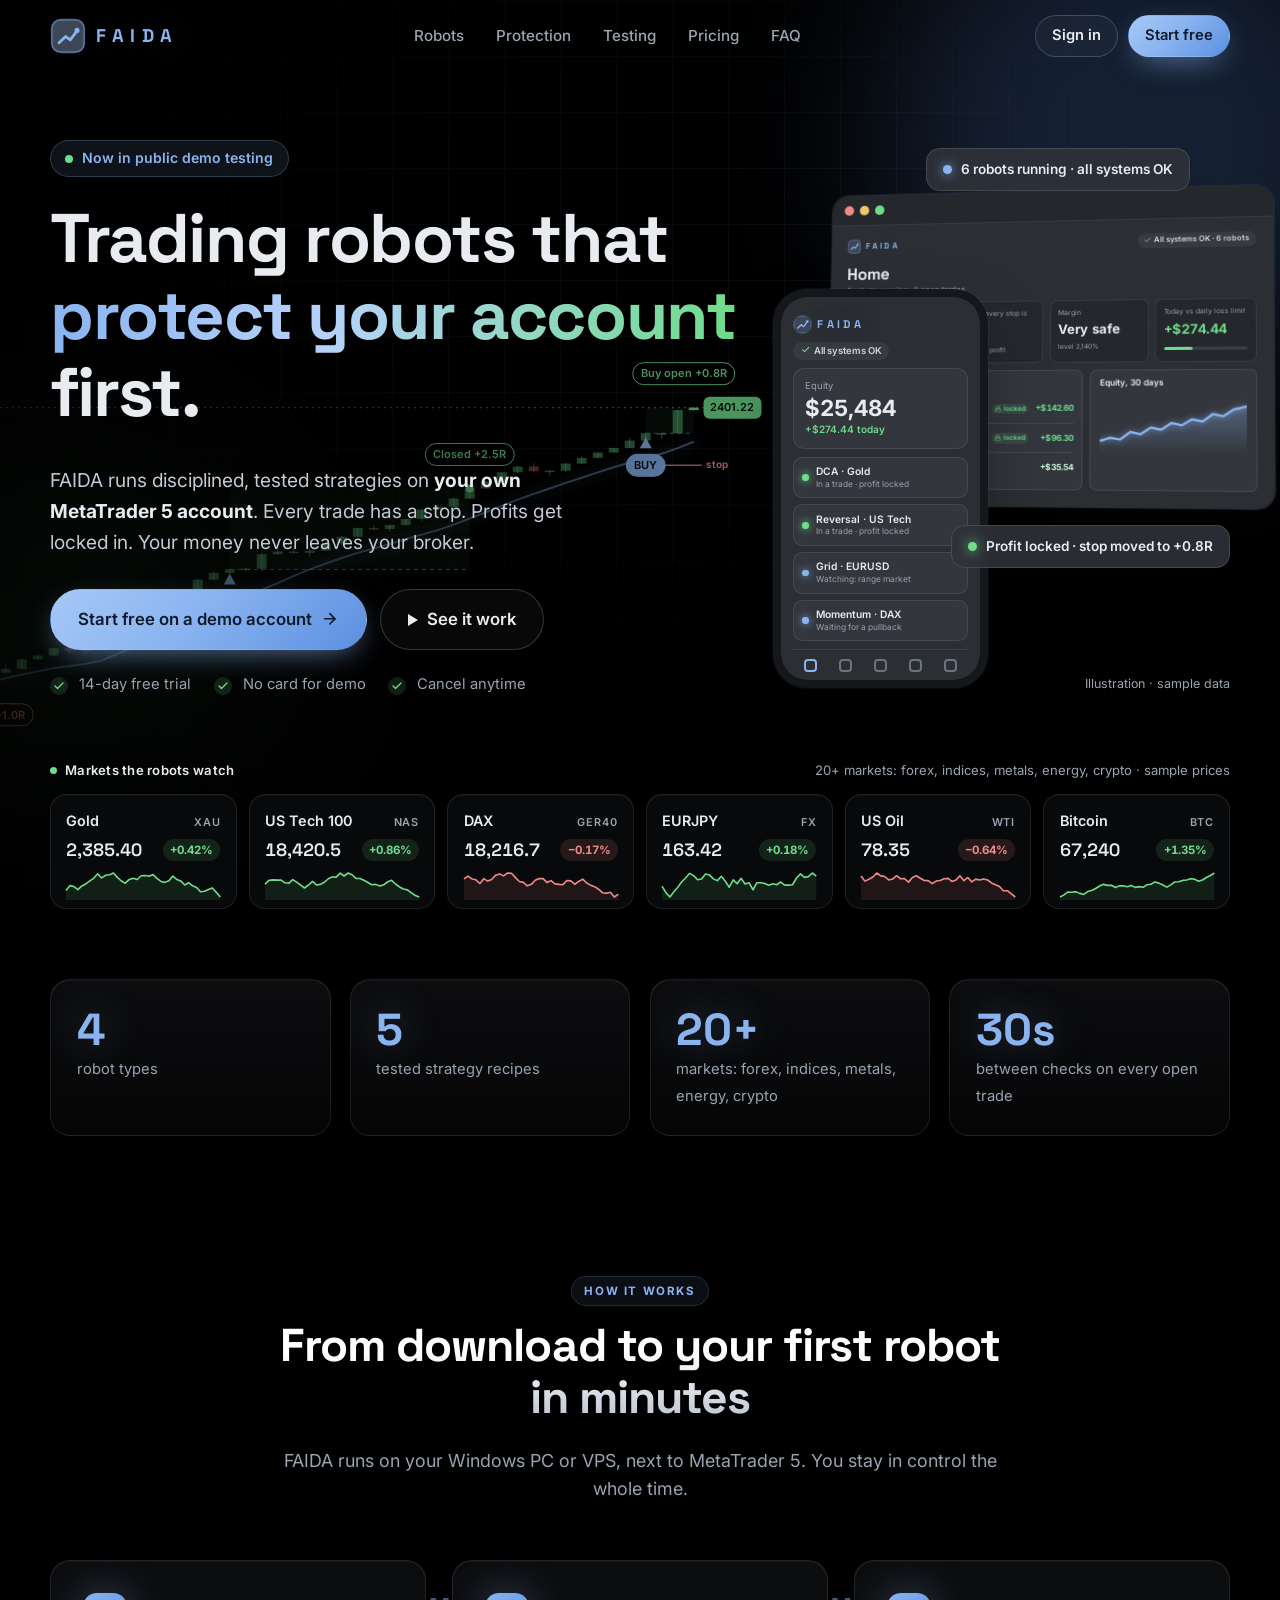
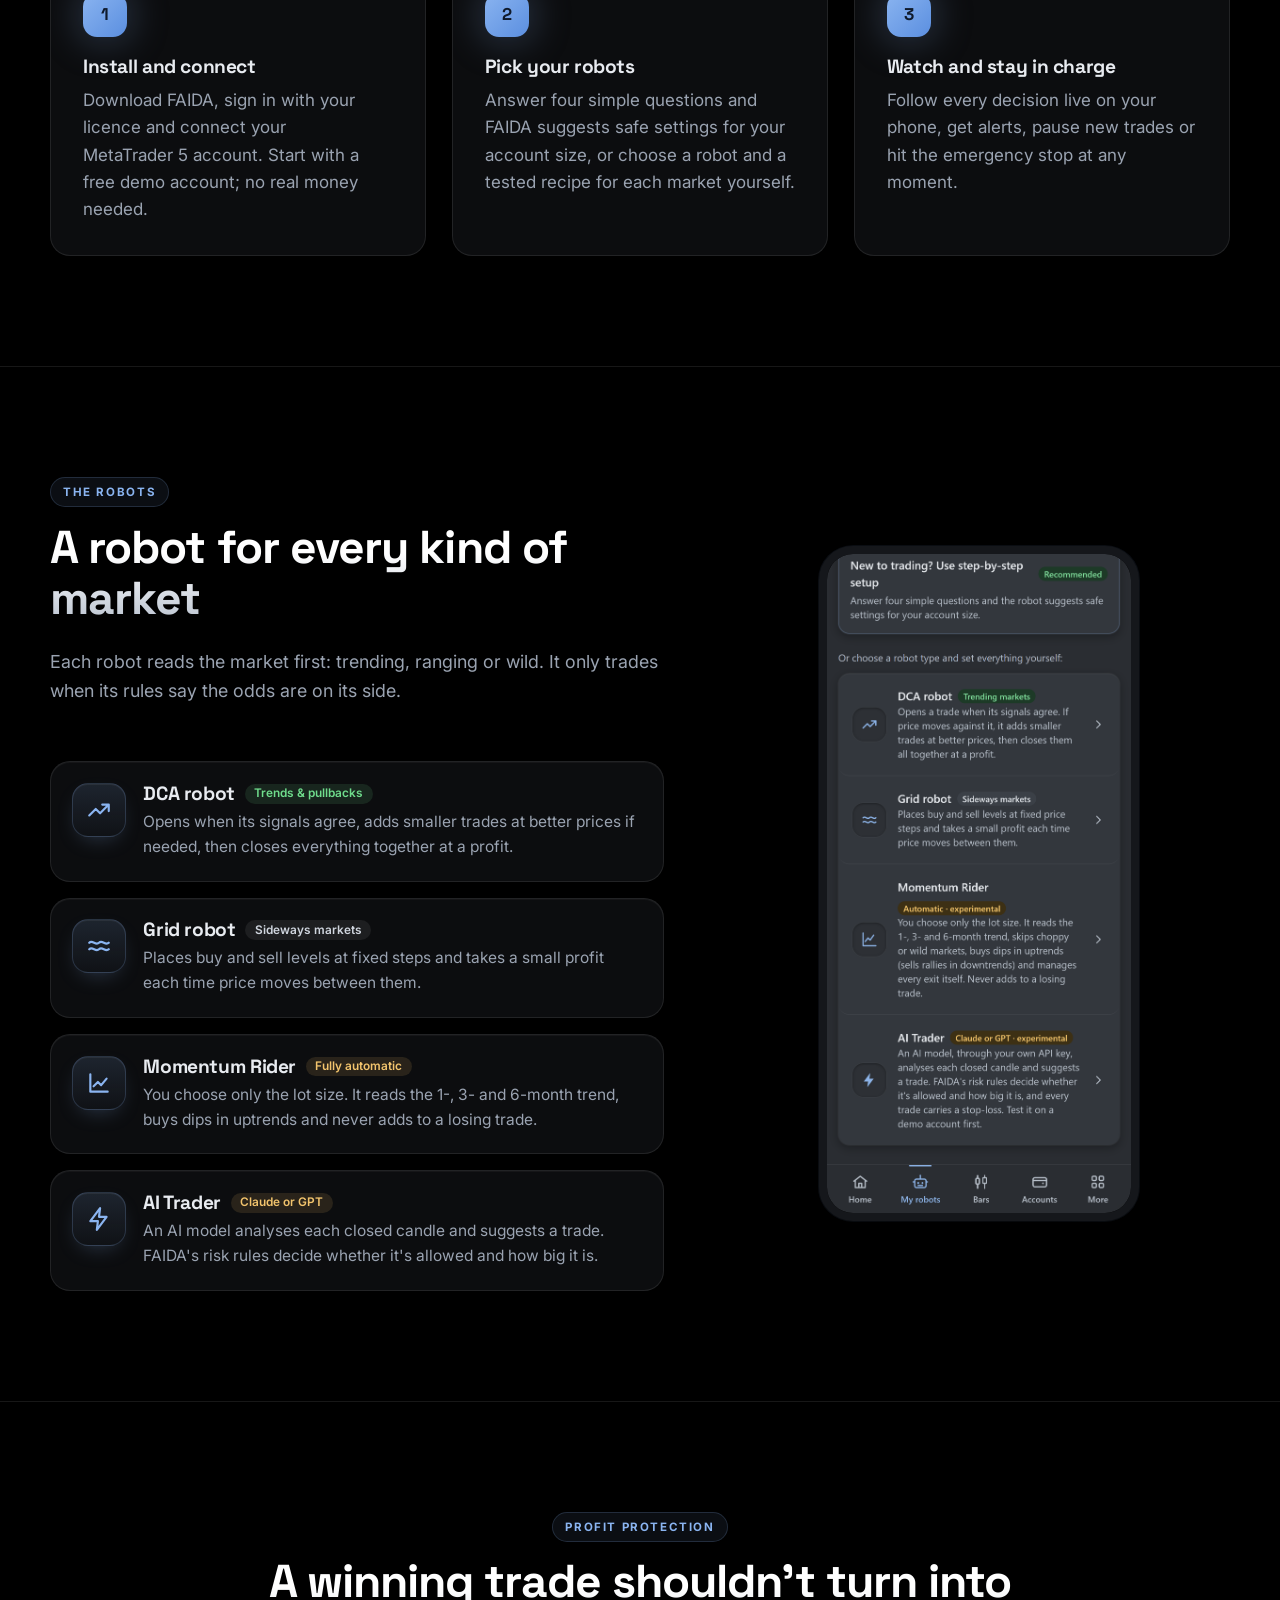
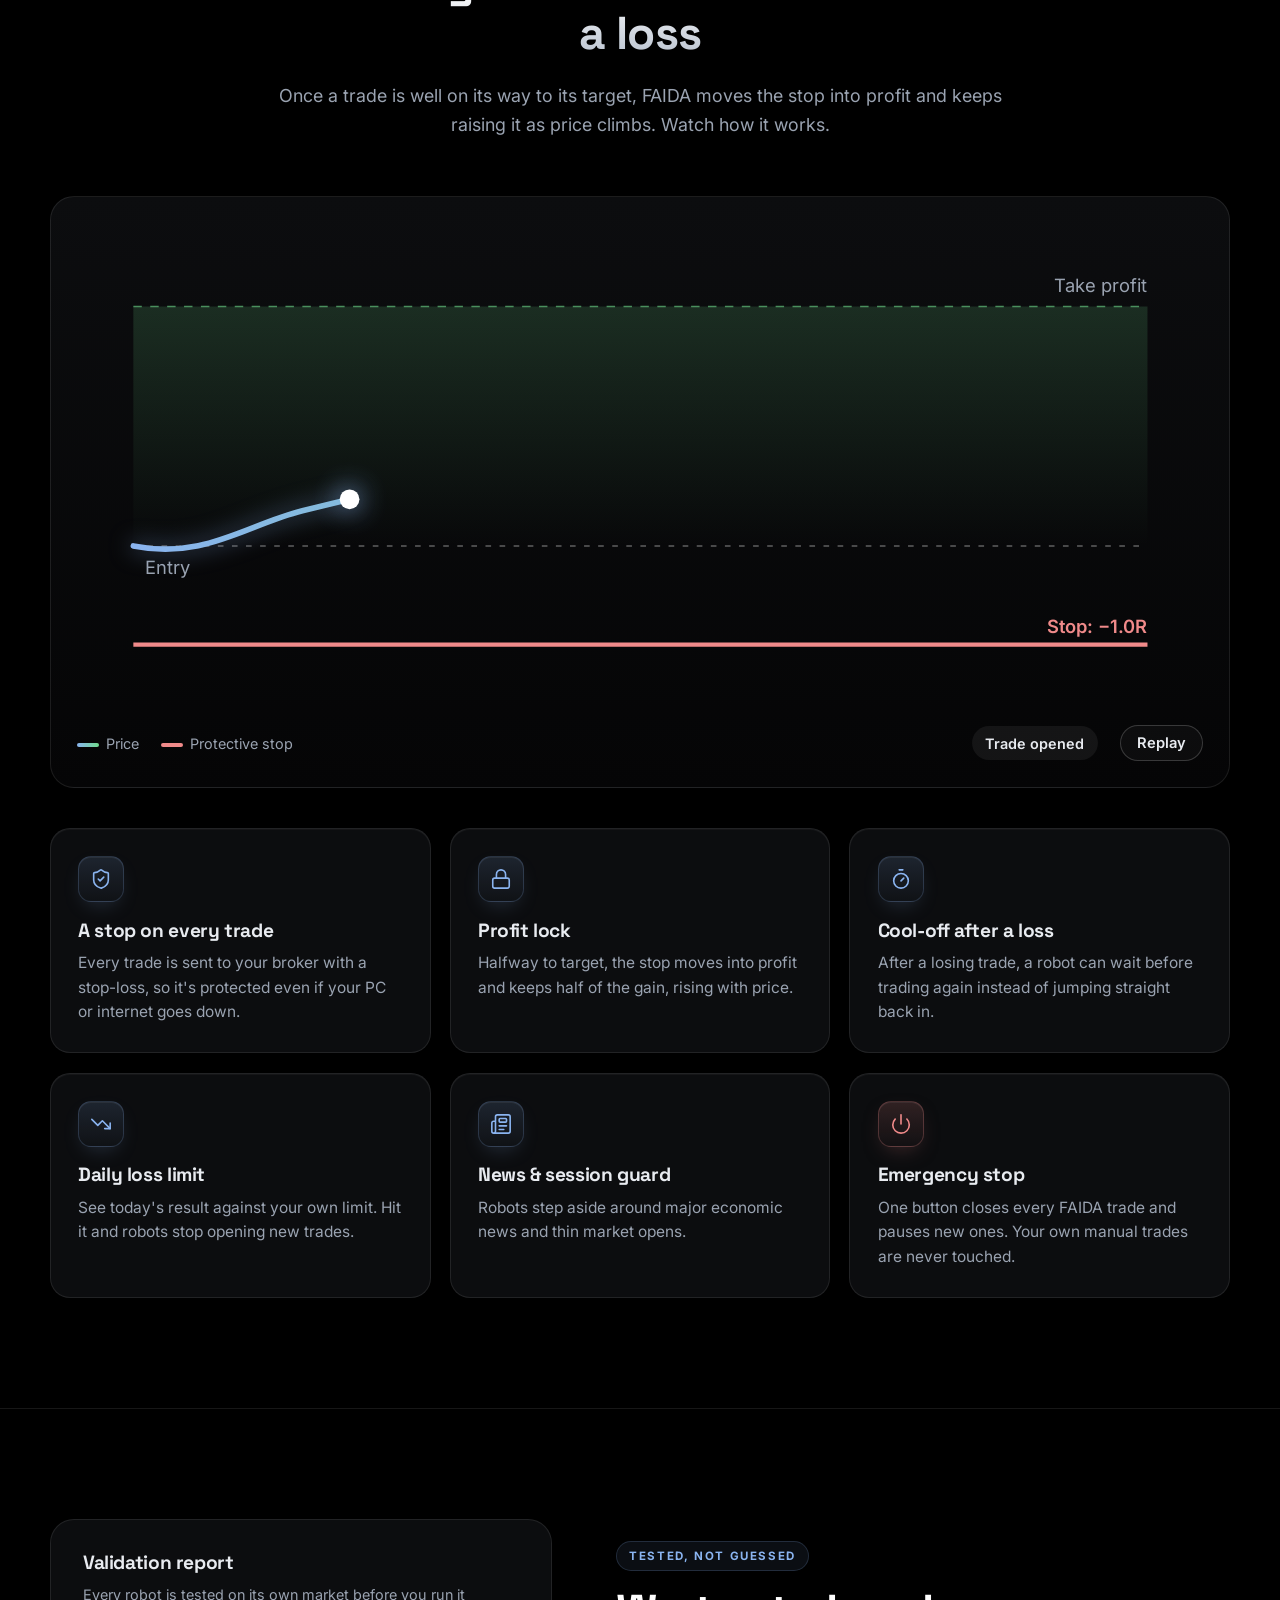
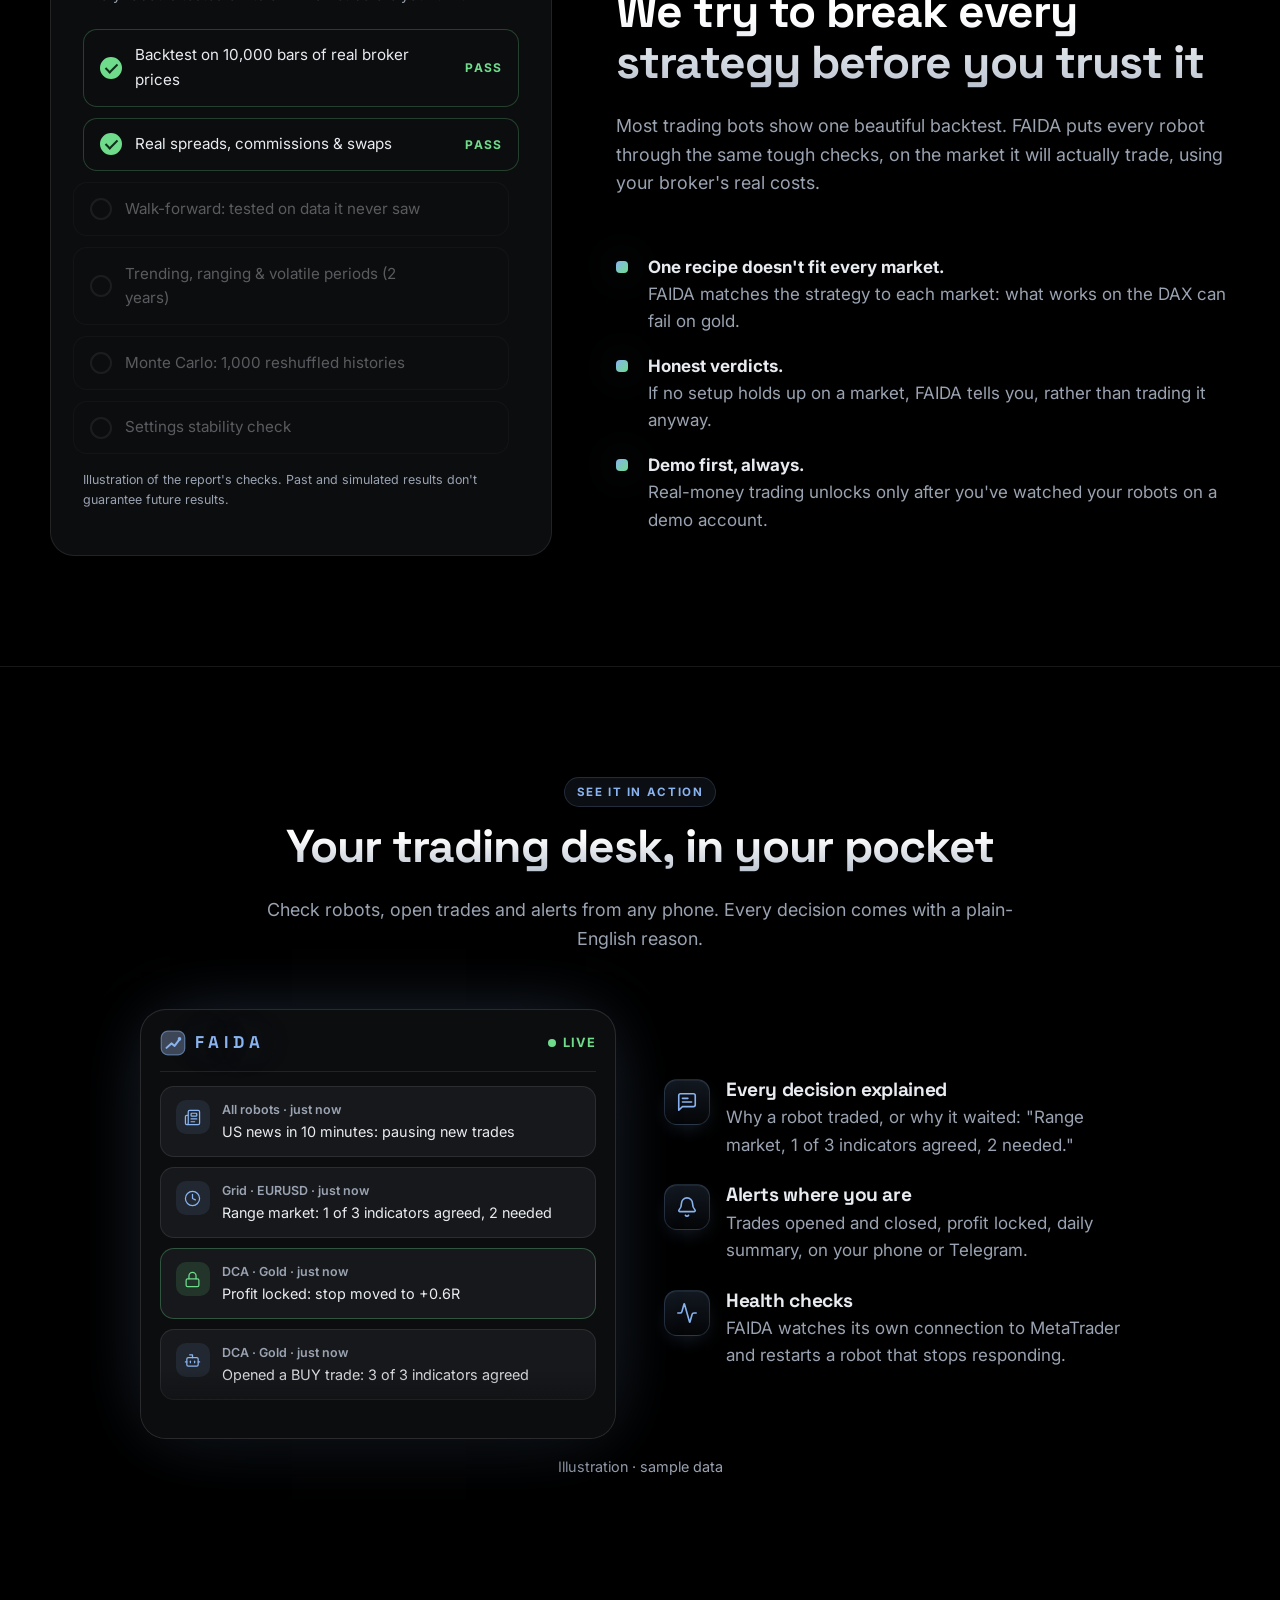
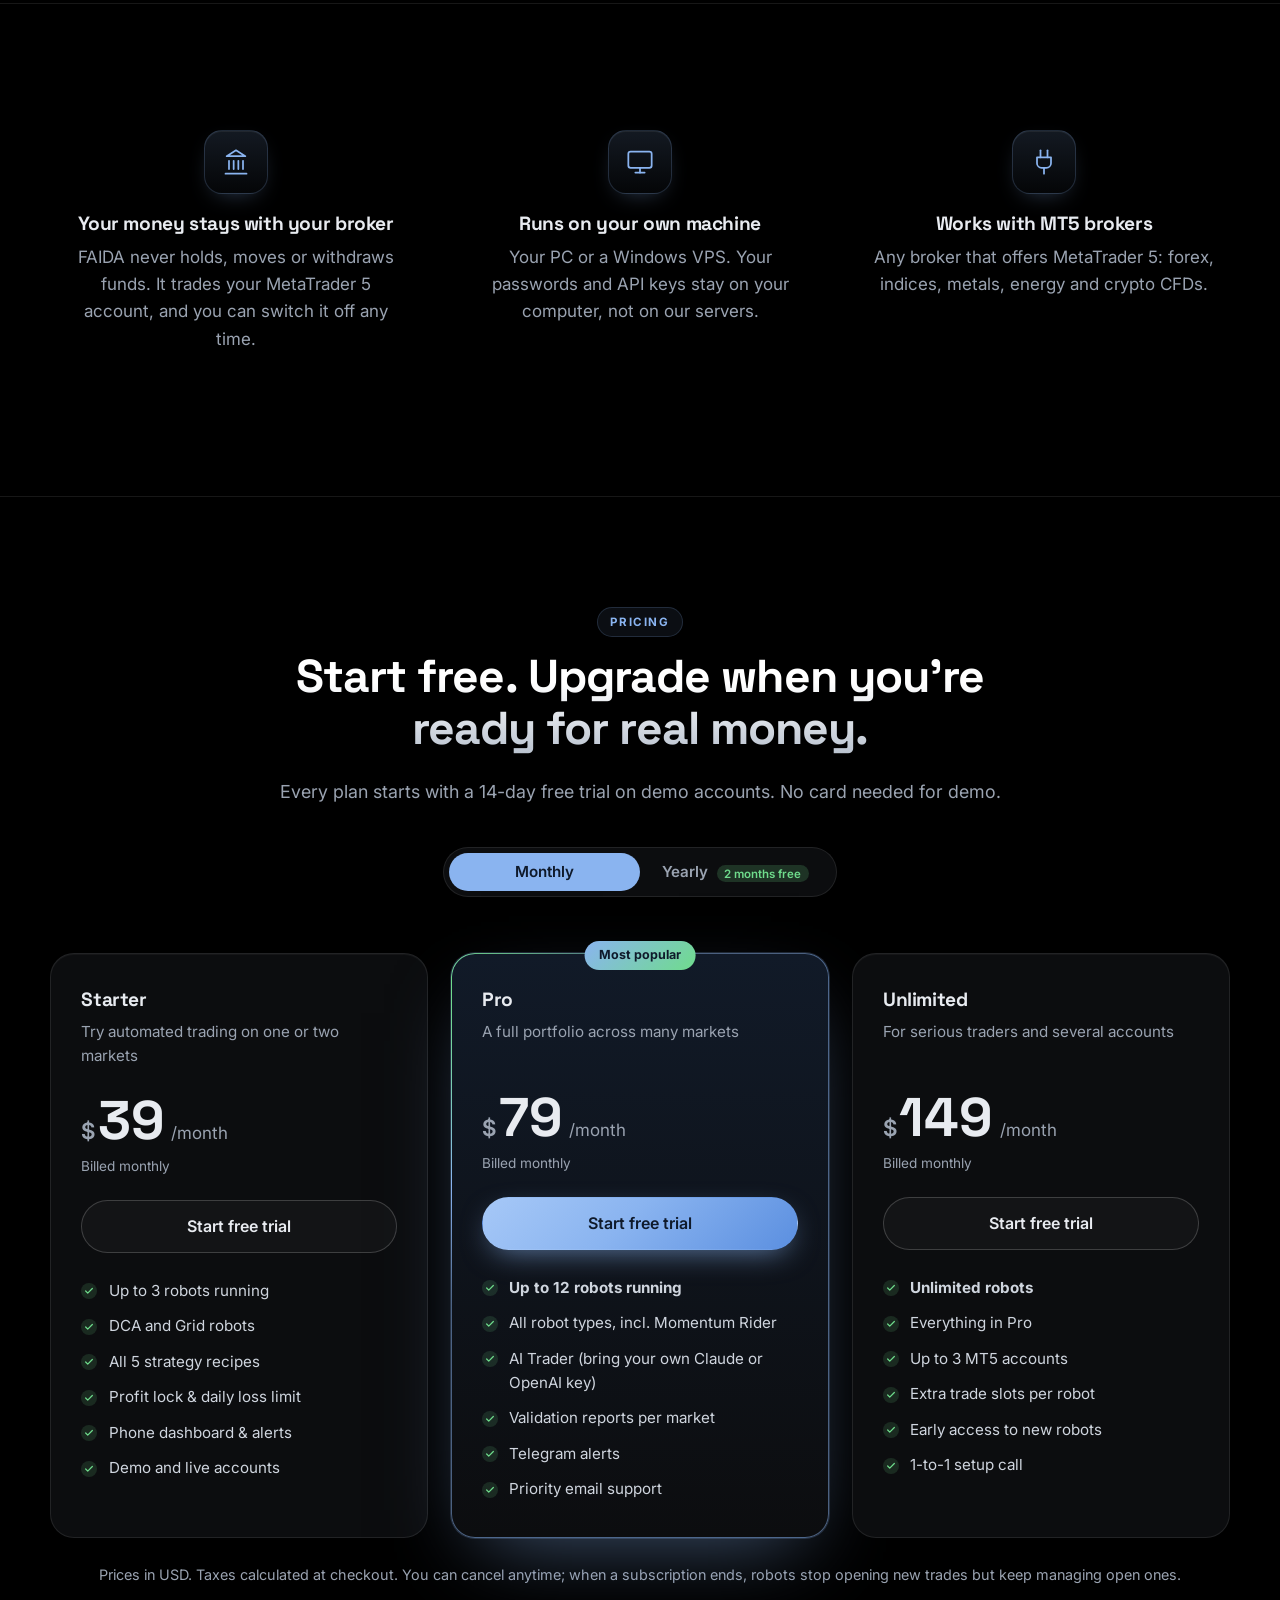
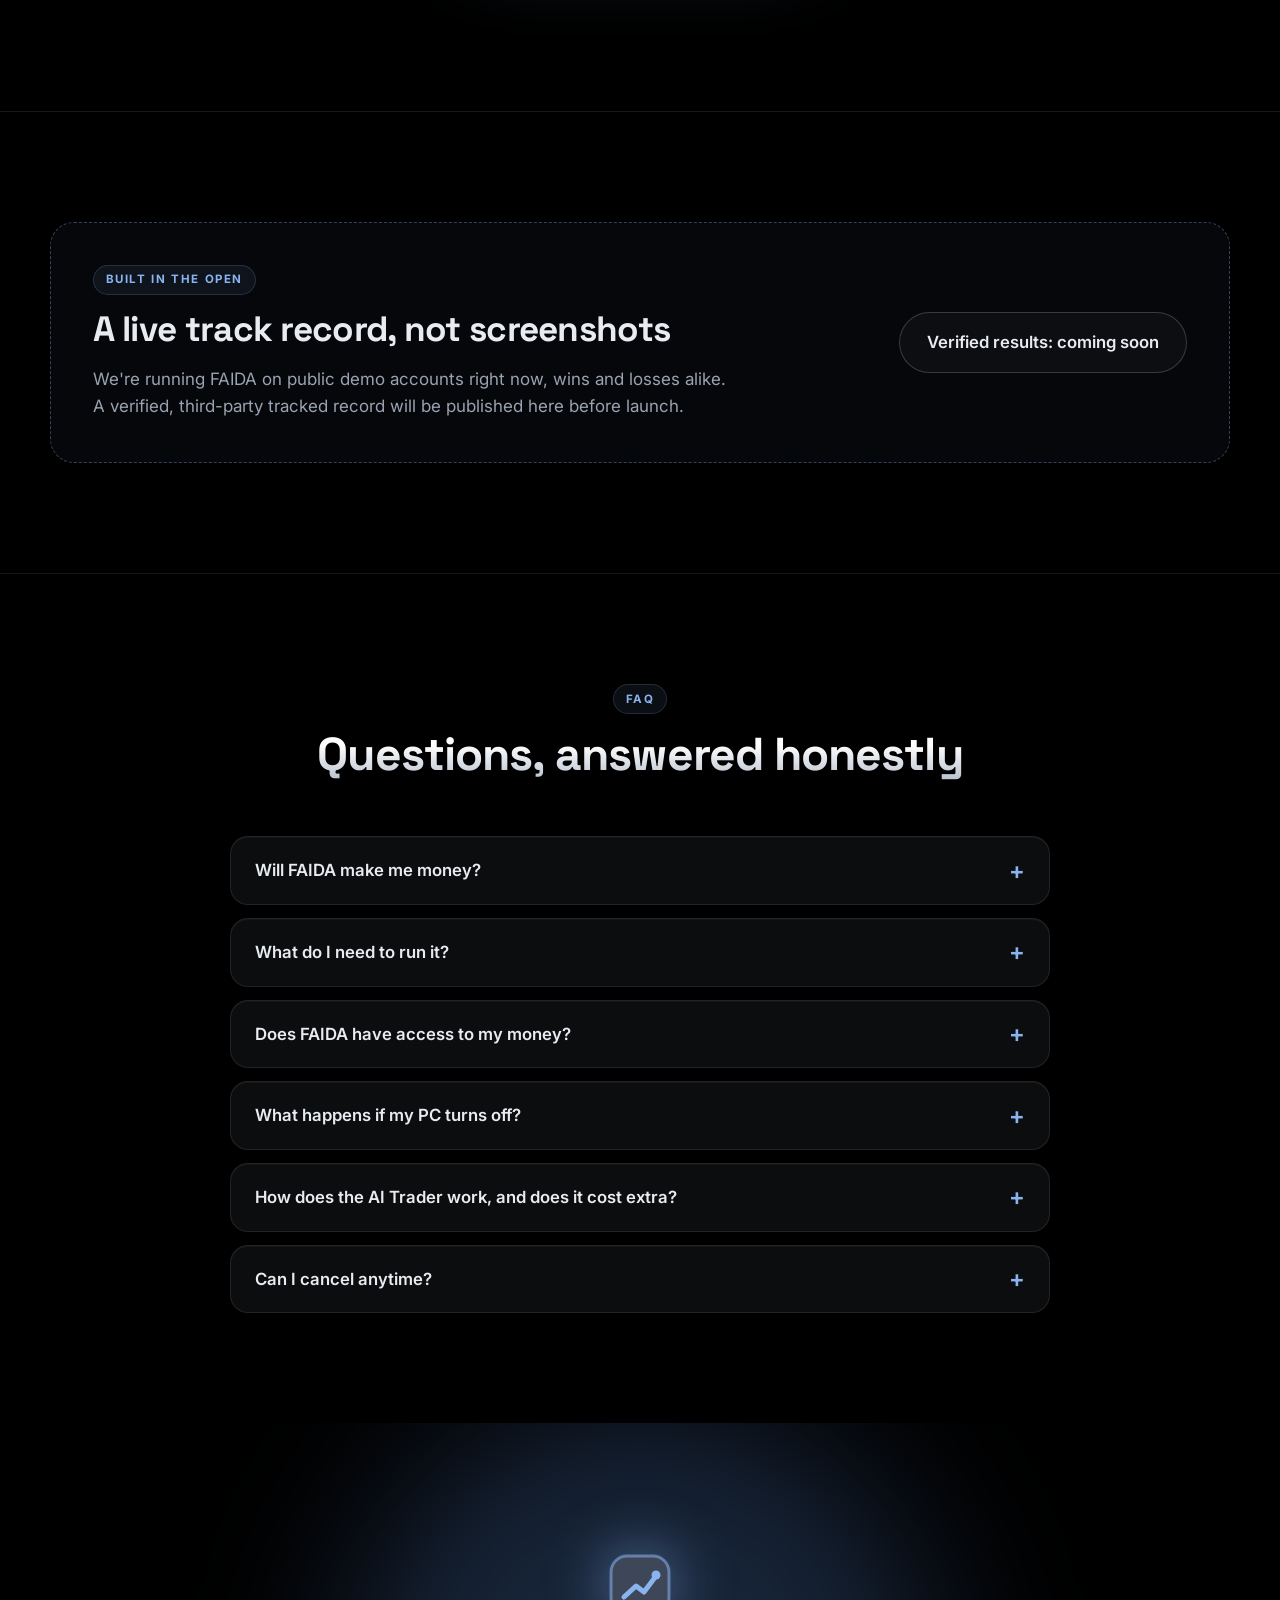
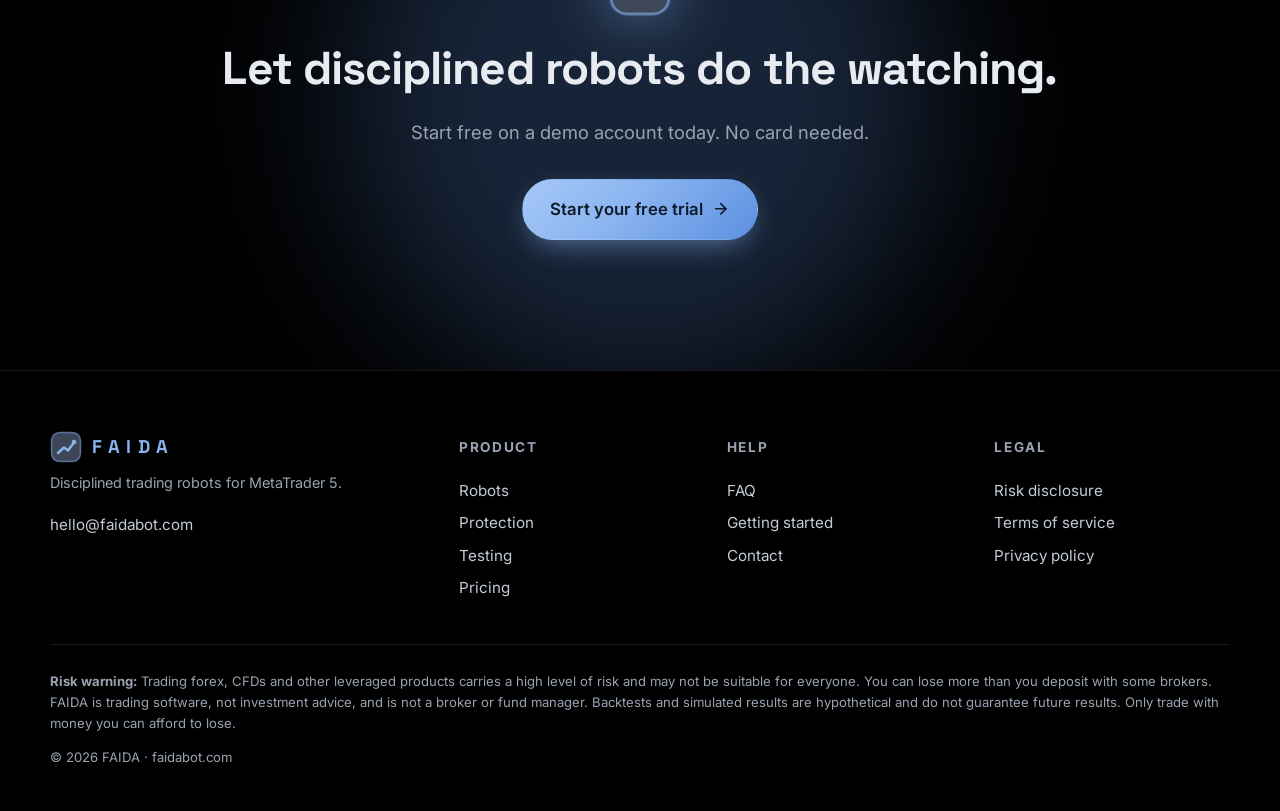
==== index.html @ 6c765ec0 "FAIDA website: true-black theme, line icons, live hero chart and markets strip - Fix mobile menu sho" ====
<!doctype html>
<html lang="en">
<head>
  <meta charset="utf-8">
  <meta name="viewport" content="width=device-width, initial-scale=1">
  <title>FAIDA · Trading robots that protect your account first</title>
  <meta name="description" content="FAIDA runs disciplined trading robots on your own MetaTrader 5 account. Tested strategies, profit protection on every trade, and your money never leaves your broker. Start free on a demo account.">
  <meta property="og:title" content="FAIDA · Trading robots that protect your account first">
  <meta property="og:description" content="Disciplined trading robots for MetaTrader 5. Start free on a demo account.">
  <meta property="og:image" content="assets/logo.svg">
  <link rel="icon" href="assets/logo.svg" type="image/svg+xml">
  <link rel="preconnect" href="https://fonts.googleapis.com">
  <link rel="preconnect" href="https://fonts.gstatic.com" crossorigin>
  <link href="https://fonts.googleapis.com/css2?family=Inter:wght@400;500;600;700&family=Space+Grotesk:wght@500;600;700&display=swap" rel="stylesheet">
  <link rel="stylesheet" href="styles.css">
</head>
<body>
  <!-- Icon set: 24px line icons (Lucide-style), used via <svg class="i"><use href="#i-name"/></svg> -->
  <svg width="0" height="0" style="position:absolute" aria-hidden="true">
    <symbol id="i-shield" viewBox="0 0 24 24"><path d="M20 13c0 5-3.5 7.5-7.66 8.95a1 1 0 0 1-.67-.01C7.5 20.5 4 18 4 13V6a1 1 0 0 1 1-1c2 0 4.5-1.2 6.24-2.72a1.17 1.17 0 0 1 1.52 0C14.51 3.81 17 5 19 5a1 1 0 0 1 1 1z"/><path d="m9 12 2 2 4-4"/></symbol>
    <symbol id="i-lock" viewBox="0 0 24 24"><rect x="3" y="11" width="18" height="11" rx="2"/><path d="M7 11V7a5 5 0 0 1 10 0v4"/></symbol>
    <symbol id="i-timer" viewBox="0 0 24 24"><path d="M10 2h4"/><path d="m12 14 3-3"/><circle cx="12" cy="14" r="8"/></symbol>
    <symbol id="i-trend-down" viewBox="0 0 24 24"><path d="M16 17h6v-6"/><path d="m22 17-8.5-8.5-5 5L2 7"/></symbol>
    <symbol id="i-trend-up" viewBox="0 0 24 24"><path d="M16 7h6v6"/><path d="m22 7-8.5 8.5-5-5L2 17"/></symbol>
    <symbol id="i-news" viewBox="0 0 24 24"><path d="M15 18h-5"/><path d="M18 14h-8"/><path d="M4 22h16a2 2 0 0 0 2-2V4a2 2 0 0 0-2-2H8a2 2 0 0 0-2 2v16a2 2 0 0 1-4 0v-9a2 2 0 0 1 2-2h2"/><rect width="8" height="4" x="10" y="6" rx="1"/></symbol>
    <symbol id="i-power" viewBox="0 0 24 24"><path d="M12 2v10"/><path d="M18.4 6.6a9 9 0 1 1-12.77.04"/></symbol>
    <symbol id="i-message" viewBox="0 0 24 24"><path d="M21 15a2 2 0 0 1-2 2H7l-4 4V5a2 2 0 0 1 2-2h14a2 2 0 0 1 2 2z"/><path d="M13 8H7"/><path d="M17 12H7"/></symbol>
    <symbol id="i-bell" viewBox="0 0 24 24"><path d="M10.27 21a2 2 0 0 0 3.46 0"/><path d="M3.26 15.33A1 1 0 0 0 4 17h16a1 1 0 0 0 .74-1.67C19.41 13.96 18 12.5 18 8A6 6 0 0 0 6 8c0 4.5-1.41 5.96-2.74 7.33"/></symbol>
    <symbol id="i-pulse" viewBox="0 0 24 24"><path d="M22 12h-2.48a2 2 0 0 0-1.93 1.46l-2.35 8.36a.25.25 0 0 1-.48 0L9.24 2.18a.25.25 0 0 0-.48 0l-2.35 8.36A2 2 0 0 1 4.49 12H2"/></symbol>
    <symbol id="i-bank" viewBox="0 0 24 24"><path d="M3 22h18"/><path d="M6 18v-7"/><path d="M10 18v-7"/><path d="M14 18v-7"/><path d="M18 18v-7"/><path d="M12 2 20 7H4z"/></symbol>
    <symbol id="i-monitor" viewBox="0 0 24 24"><rect width="20" height="14" x="2" y="3" rx="2"/><path d="M8 21h8"/><path d="M12 17v4"/></symbol>
    <symbol id="i-plug" viewBox="0 0 24 24"><path d="M12 22v-5"/><path d="M9 8V2"/><path d="M15 8V2"/><path d="M18 8v5a4 4 0 0 1-4 4h-4a4 4 0 0 1-4-4V8z"/></symbol>
    <symbol id="i-bot" viewBox="0 0 24 24"><path d="M12 8V4H8"/><rect width="16" height="12" x="4" y="8" rx="2"/><path d="M2 14h2"/><path d="M20 14h2"/><path d="M15 13v2"/><path d="M9 13v2"/></symbol>
    <symbol id="i-clock" viewBox="0 0 24 24"><circle cx="12" cy="12" r="10"/><path d="M12 6v6l4 2"/></symbol>
    <symbol id="i-target" viewBox="0 0 24 24"><circle cx="12" cy="12" r="10"/><circle cx="12" cy="12" r="6"/><circle cx="12" cy="12" r="2"/></symbol>
    <symbol id="i-pause" viewBox="0 0 24 24"><circle cx="12" cy="12" r="10"/><path d="M10 15V9"/><path d="M14 15V9"/></symbol>
    <symbol id="i-check-circle" viewBox="0 0 24 24"><circle cx="12" cy="12" r="10"/><path d="m9 12 2 2 4-4"/></symbol>
    <symbol id="i-send" viewBox="0 0 24 24"><path d="M14.54 21.69a.5.5 0 0 0 .94-.03l6.5-19a.5.5 0 0 0-.64-.64l-19 6.5a.5.5 0 0 0-.03.94l7.93 3.18a2 2 0 0 1 1.11 1.11z"/><path d="m21.85 2.15-10.94 10.93"/></symbol>
    <symbol id="i-check" viewBox="0 0 24 24"><path d="M20 6 9 17l-5-5"/></symbol>
    <symbol id="i-arrow" viewBox="0 0 24 24"><path d="M5 12h14"/><path d="m12 5 7 7-7 7"/></symbol>
  </svg>

  <div class="scroll-progress" aria-hidden="true"></div>

  <!-- ============ NAV ============ -->
  <header class="nav" id="top">
    <div class="container nav__inner">
      <a href="#top" class="brand" aria-label="FAIDA home">
        <img src="assets/logo.svg" alt="" width="36" height="36">
        <span class="brand__word">FAIDA</span>
      </a>
      <nav class="nav__links" aria-label="Main">
        <a href="#robots">Robots</a>
        <a href="#protection">Protection</a>
        <a href="#testing">Testing</a>
        <a href="#pricing">Pricing</a>
        <a href="#faq">FAQ</a>
      </nav>
      <div class="nav__cta">
        <a href="#pricing" class="btn btn--ghost btn--sm hide-sm">Sign in</a>
        <a href="#pricing" class="btn btn--primary btn--sm">Start free</a>
        <button class="nav__toggle" aria-label="Open menu" aria-expanded="false"><span></span><span></span></button>
      </div>
    </div>
    <div class="nav__mobile" hidden>
      <a href="#robots">Robots</a><a href="#protection">Protection</a><a href="#testing">Testing</a>
      <a href="#pricing">Pricing</a><a href="#faq">FAQ</a>
      <a href="#pricing" class="btn btn--primary">Start free on demo</a>
    </div>
  </header>

  <main>
    <!-- ============ HERO ============ -->
    <section class="hero">
      <canvas class="hero__chart" aria-hidden="true"></canvas>
      <div class="orb orb--1" aria-hidden="true"></div>
      <div class="orb orb--2" aria-hidden="true"></div>
      <div class="container hero__inner">
        <div class="hero__copy">
          <span class="pill reveal"><span class="pulse-dot"></span> Now in public demo testing</span>
          <h1 class="reveal">Trading robots that<br><span class="rotator" aria-live="polite"><span class="rotator__word is-active">protect your account</span><span class="rotator__word">lock in your profit</span><span class="rotator__word">never sleep</span><span class="rotator__word">follow the rules</span></span><br>first.</h1>
          <p class="lead reveal">FAIDA runs disciplined, tested strategies on <strong>your own MetaTrader&nbsp;5 account</strong>. Every trade has a stop. Profits get locked in. Your money never leaves your broker.</p>
          <div class="hero__actions reveal">
            <a href="#pricing" class="btn btn--primary btn--lg magnetic">Start free on a demo account <span class="arrow"><svg class="i"><use href="#i-arrow"/></svg></span></a>
            <a href="#see-it" class="btn btn--ghost btn--lg"><span class="play"></span> See it work</a>
          </div>
          <ul class="hero__trust reveal">
            <li><span class="tick"><svg class="i"><use href="#i-check"/></svg></span> 14-day free trial</li>
            <li><span class="tick"><svg class="i"><use href="#i-check"/></svg></span> No card for demo</li>
            <li><span class="tick"><svg class="i"><use href="#i-check"/></svg></span> Cancel anytime</li>
          </ul>
        </div>

        <div class="hero__visual reveal" data-tilt>
          <!-- Desktop dashboard mockup (illustrative sample data) -->
          <div class="device device--laptop" role="img" aria-label="Illustration of the FAIDA dashboard: account equity, risk if every stop is hit, margin, today's result and open trades">
            <div class="device__bar"><i></i><i></i><i></i></div>
            <div class="mock mock--desk">
              <div class="mk-top">
                <span class="mk-brand"><img src="assets/logo.svg" alt=""> FAIDA</span>
                <span class="mk-pill"><b class="mk-ok"><svg class="i"><use href="#i-check"/></svg></b> All systems OK · 6 robots</span>
              </div>
              <div class="mk-title">Home</div>
              <div class="mk-sub">6 robots running · 3 open trades</div>
              <div class="mk-tiles">
                <div class="mk-tile"><span>Equity</span><strong data-live-equity>$25,480</strong><em>balance $25,210</em></div>
                <div class="mk-tile"><span>At risk if every stop is hit</span><strong>$0</strong><em>all stops in profit</em></div>
                <div class="mk-tile"><span>Margin</span><strong>Very safe</strong><em>level 2,140%</em></div>
                <div class="mk-tile"><span>Today vs daily loss limit</span><strong class="mk-green" data-live-today>+$270.40</strong><i class="mk-bar"><b></b></i></div>
              </div>
              <div class="mk-grid">
                <div class="mk-card">
                  <div class="mk-card__h">Open trades (3)</div>
                  <div class="mk-trade"><span class="mk-sym mk-sym--gold">XAU</span><span class="mk-tn">Gold<small><b class="mk-buy">Buy</b> · DCA robot</small></span><span class="mk-lock"><svg class="i"><use href="#i-lock"/></svg> locked</span><span class="mk-pnl" data-live-pnl="142.6">+$142.60</span></div>
                  <div class="mk-trade"><span class="mk-sym mk-sym--nas">NAS</span><span class="mk-tn">US Tech 100<small><b class="mk-sell">Sell</b> · Reversal Trail</small></span><span class="mk-lock"><svg class="i"><use href="#i-lock"/></svg> locked</span><span class="mk-pnl" data-live-pnl="96.3">+$96.30</span></div>
                  <div class="mk-trade"><span class="mk-sym mk-sym--fx">FX</span><span class="mk-tn">EURJPY<small><b class="mk-buy">Buy</b> · Range Reversal</small></span><span></span><span class="mk-pnl" data-live-pnl="31.5">+$31.50</span></div>
                </div>
                <div class="mk-card">
                  <div class="mk-card__h">Equity, 30 days</div>
                  <svg class="mk-spark" viewBox="0 0 200 80" preserveAspectRatio="none"><defs><linearGradient id="sparkFill" x1="0" y1="0" x2="0" y2="1"><stop offset="0" stop-color="#8ab4f0" stop-opacity=".35"/><stop offset="1" stop-color="#8ab4f0" stop-opacity="0"/></linearGradient></defs><path class="mk-spark__fill" d="M0 62 L14 58 L28 60 L42 50 L56 53 L70 44 L84 47 L98 38 L112 41 L126 33 L140 36 L154 26 L168 29 L182 20 L200 16 L200 80 L0 80Z" fill="url(#sparkFill)"/><path class="mk-spark__line" d="M0 62 L14 58 L28 60 L42 50 L56 53 L70 44 L84 47 L98 38 L112 41 L126 33 L140 36 L154 26 L168 29 L182 20 L200 16"/></svg>
                </div>
              </div>
            </div>
          </div>
          <!-- Phone mockup (illustrative sample data) -->
          <div class="device device--phone float" role="img" aria-label="Illustration of the FAIDA phone app: equity and robots at a glance">
            <div class="mock mock--phone">
              <div class="mk-top"><span class="mk-brand"><img src="assets/logo.svg" alt=""> FAIDA</span></div>
              <span class="mk-pill"><b class="mk-ok"><svg class="i"><use href="#i-check"/></svg></b> All systems OK</span>
              <div class="mk-eq"><span>Equity</span><strong data-live-equity>$25,480</strong><em class="mk-green" data-live-today>+$270.40 today</em></div>
              <div class="mk-robots">
                <div class="mk-robot"><i class="mk-dot mk-dot--trade"></i><span>DCA · Gold<small>In a trade · profit locked</small></span></div>
                <div class="mk-robot"><i class="mk-dot mk-dot--trade"></i><span>Reversal · US Tech<small>In a trade · profit locked</small></span></div>
                <div class="mk-robot"><i class="mk-dot"></i><span>Grid · EURUSD<small>Watching: range market</small></span></div>
                <div class="mk-robot"><i class="mk-dot"></i><span>Momentum · DAX<small>Waiting for a pullback</small></span></div>
              </div>
              <div class="mk-nav"><i class="is-on"></i><i></i><i></i><i></i><i></i></div>
            </div>
          </div>
          <div class="chip chip--1 float-slow"><span class="chip__dot chip__dot--green"></span>Profit locked · stop moved to +0.8R</div>
          <div class="chip chip--2 float-slower"><span class="chip__dot chip__dot--blue"></span>6 robots running · all systems OK</div>
          <p class="caption">Illustration · sample data</p>
        </div>
      </div>

      <div class="container markets" aria-label="Markets FAIDA trades">
        <div class="markets__head">
          <span class="markets__live"><i></i> Markets the robots watch</span>
          <span class="markets__note">20+ markets: forex, indices, metals, energy, crypto · sample prices</span>
        </div>
        <div class="markets__row">
          <div class="mkt" data-price="2385.4" data-dec="2" data-chg="0.42">
            <div class="mkt__top"><span class="mkt__name">Gold</span><span class="mkt__sym">XAU</span></div>
            <div class="mkt__mid"><span class="mkt__price">2,385.40</span><span class="mkt__chg">+0.42%</span></div>
            <svg class="mkt__spark" viewBox="0 0 100 30" preserveAspectRatio="none" aria-hidden="true"><path class="mkt__area"/><path class="mkt__line"/></svg>
          </div>
          <div class="mkt" data-price="18420.5" data-dec="1" data-chg="0.86">
            <div class="mkt__top"><span class="mkt__name">US Tech 100</span><span class="mkt__sym">NAS</span></div>
            <div class="mkt__mid"><span class="mkt__price">18,420.5</span><span class="mkt__chg">+0.86%</span></div>
            <svg class="mkt__spark" viewBox="0 0 100 30" preserveAspectRatio="none" aria-hidden="true"><path class="mkt__area"/><path class="mkt__line"/></svg>
          </div>
          <div class="mkt" data-price="18210.3" data-dec="1" data-chg="-0.21">
            <div class="mkt__top"><span class="mkt__name">DAX</span><span class="mkt__sym">GER40</span></div>
            <div class="mkt__mid"><span class="mkt__price">18,210.3</span><span class="mkt__chg">-0.21%</span></div>
            <svg class="mkt__spark" viewBox="0 0 100 30" preserveAspectRatio="none" aria-hidden="true"><path class="mkt__area"/><path class="mkt__line"/></svg>
          </div>
          <div class="mkt" data-price="163.42" data-dec="2" data-chg="0.18">
            <div class="mkt__top"><span class="mkt__name">EURJPY</span><span class="mkt__sym">FX</span></div>
            <div class="mkt__mid"><span class="mkt__price">163.42</span><span class="mkt__chg">+0.18%</span></div>
            <svg class="mkt__spark" viewBox="0 0 100 30" preserveAspectRatio="none" aria-hidden="true"><path class="mkt__area"/><path class="mkt__line"/></svg>
          </div>
          <div class="mkt" data-price="78.35" data-dec="2" data-chg="-0.64">
            <div class="mkt__top"><span class="mkt__name">US Oil</span><span class="mkt__sym">WTI</span></div>
            <div class="mkt__mid"><span class="mkt__price">78.35</span><span class="mkt__chg">-0.64%</span></div>
            <svg class="mkt__spark" viewBox="0 0 100 30" preserveAspectRatio="none" aria-hidden="true"><path class="mkt__area"/><path class="mkt__line"/></svg>
          </div>
          <div class="mkt" data-price="67240" data-dec="0" data-chg="1.35">
            <div class="mkt__top"><span class="mkt__name">Bitcoin</span><span class="mkt__sym">BTC</span></div>
            <div class="mkt__mid"><span class="mkt__price">67,240</span><span class="mkt__chg">+1.35%</span></div>
            <svg class="mkt__spark" viewBox="0 0 100 30" preserveAspectRatio="none" aria-hidden="true"><path class="mkt__area"/><path class="mkt__line"/></svg>
          </div>
        </div>
      </div>
    </section>

    <!-- ============ STATS ============ -->
    <section class="stats">
      <div class="container stats__grid">
        <div class="stat reveal"><span class="stat__num" data-count="4">0</span><span class="stat__label">robot types</span></div>
        <div class="stat reveal"><span class="stat__num" data-count="5">0</span><span class="stat__label">tested strategy recipes</span></div>
        <div class="stat reveal"><span class="stat__num" data-count="20" data-suffix="+">0</span><span class="stat__label">markets: forex, indices, metals, energy, crypto</span></div>
        <div class="stat reveal"><span class="stat__num" data-count="30" data-suffix="s">0</span><span class="stat__label">between checks on every open trade</span></div>
      </div>
    </section>

    <!-- ============ HOW IT WORKS ============ -->
    <section class="section" id="how">
      <div class="container">
        <div class="section__head reveal">
          <span class="eyebrow">How it works</span>
          <h2>From download to your first robot in minutes</h2>
          <p>FAIDA runs on your Windows PC or VPS, next to MetaTrader&nbsp;5. You stay in control the whole time.</p>
        </div>
        <ol class="steps">
          <li class="step reveal">
            <span class="step__num">1</span>
            <h3>Install and connect</h3>
            <p>Download FAIDA, sign in with your licence and connect your MetaTrader&nbsp;5 account. Start with a free demo account; no real money needed.</p>
          </li>
          <li class="step reveal">
            <span class="step__num">2</span>
            <h3>Pick your robots</h3>
            <p>Answer four simple questions and FAIDA suggests safe settings for your account size, or choose a robot and a tested recipe for each market yourself.</p>
          </li>
          <li class="step reveal">
            <span class="step__num">3</span>
            <h3>Watch and stay in charge</h3>
            <p>Follow every decision live on your phone, get alerts, pause new trades or hit the emergency stop at any moment.</p>
          </li>
          <svg class="steps__line" viewBox="0 0 1000 10" preserveAspectRatio="none" aria-hidden="true"><path d="M0 5 H1000"/></svg>
        </ol>
      </div>
    </section>

    <!-- ============ ROBOTS ============ -->
    <section class="section section--alt" id="robots">
      <div class="container split">
        <div>
          <div class="section__head section__head--left reveal">
            <span class="eyebrow">The robots</span>
            <h2>A robot for every kind of market</h2>
            <p>Each robot reads the market first: trending, ranging or wild. It only trades when its rules say the odds are on its side.</p>
          </div>
          <div class="robots">
            <article class="robot reveal">
              <div class="robot__icon"><svg viewBox="0 0 24 24"><path d="M3 17l6-6 4 4 8-8M15 7h6v6"/></svg></div>
              <div><h3>DCA robot <span class="tag tag--green">Trends &amp; pullbacks</span></h3>
              <p>Opens when its signals agree, adds smaller trades at better prices if needed, then closes everything together at a profit.</p></div>
            </article>
            <article class="robot reveal">
              <div class="robot__icon"><svg viewBox="0 0 24 24"><path d="M3 9c3-3 6 3 9 0s6 3 9 0M3 15c3-3 6 3 9 0s6 3 9 0"/></svg></div>
              <div><h3>Grid robot <span class="tag">Sideways markets</span></h3>
              <p>Places buy and sell levels at fixed steps and takes a small profit each time price moves between them.</p></div>
            </article>
            <article class="robot reveal">
              <div class="robot__icon"><svg viewBox="0 0 24 24"><path d="M4 20V4M4 20h16M7 15l4-4 3 3 5-6"/></svg></div>
              <div><h3>Momentum Rider <span class="tag tag--amber">Fully automatic</span></h3>
              <p>You choose only the lot size. It reads the 1-, 3- and 6-month trend, buys dips in uptrends and never adds to a losing trade.</p></div>
            </article>
            <article class="robot reveal">
              <div class="robot__icon"><svg viewBox="0 0 24 24"><path d="M13 2L4 14h7l-1 8 9-12h-7z"/></svg></div>
              <div><h3>AI Trader <span class="tag tag--amber">Claude or GPT</span></h3>
              <p>An AI model analyses each closed candle and suggests a trade. FAIDA's risk rules decide whether it's allowed and how big it is.</p></div>
            </article>
          </div>
        </div>
        <div class="split__visual reveal" data-tilt>
          <div class="device device--phone device--tall">
            <img src="assets/app-robot-types.png" alt="Choosing a robot type in FAIDA" loading="lazy">
          </div>
        </div>
      </div>
    </section>

    <!-- ============ PROTECTION ============ -->
    <section class="section" id="protection">
      <div class="container">
        <div class="section__head reveal">
          <span class="eyebrow">Profit protection</span>
          <h2>A winning trade shouldn't turn into a loss</h2>
          <p>Once a trade is well on its way to its target, FAIDA moves the stop into profit and keeps raising it as price climbs. Watch how it works.</p>
        </div>

        <div class="lock-demo reveal" id="lockDemo">
          <svg viewBox="0 0 800 340" class="lock-demo__svg" aria-label="Animation: price rises, the stop follows into profit, then price falls back and the trade closes in profit">
            <defs>
              <linearGradient id="pathGrad" x1="0" x2="1"><stop offset="0" stop-color="#8ab4f0"/><stop offset="1" stop-color="#6fdc8c"/></linearGradient>
              <linearGradient id="profitZone" x1="0" y1="0" x2="0" y2="1"><stop offset="0" stop-color="#6fdc8c" stop-opacity=".18"/><stop offset="1" stop-color="#6fdc8c" stop-opacity="0"/></linearGradient>
            </defs>
            <line class="ld-target" x1="40" x2="760" y1="60" y2="60"/>
            <text class="ld-label" x="760" y="50" text-anchor="end">Take profit</text>
            <line class="ld-entry" x1="40" x2="760" y1="230" y2="230"/>
            <text class="ld-label" x="48" y="250">Entry</text>
            <rect class="ld-zone" x="40" y="60" width="720" height="170" fill="url(#profitZone)"/>
            <path class="ld-price" d="M40 230 C 90 240, 120 215, 160 205 S 230 190, 270 170 S 340 150, 380 125 S 450 95, 490 100 S 540 120, 580 140 S 650 170, 700 192 S 740 205, 760 210"/>
            <line class="ld-stop" x1="40" x2="760" y1="300" y2="300"/>
            <text class="ld-stop-label" x="760" y="292" text-anchor="end">Stop: −1R</text>
            <circle class="ld-dot" r="7" cx="40" cy="230"/>
          </svg>
          <div class="lock-demo__legend">
            <span><i class="lg lg--price"></i>Price</span>
            <span><i class="lg lg--stop"></i>Protective stop</span>
            <span class="lock-demo__status" aria-live="polite">Trade opened</span>
            <button class="btn btn--ghost btn--sm" id="replayLock">Replay</button>
          </div>
        </div>

        <div class="cards3">
          <div class="card reveal"><div class="card__icon"><svg class="i"><use href="#i-shield"/></svg></div><h3>A stop on every trade</h3><p>Every trade is sent to your broker with a stop-loss, so it's protected even if your PC or internet goes down.</p></div>
          <div class="card reveal"><div class="card__icon"><svg class="i"><use href="#i-lock"/></svg></div><h3>Profit lock</h3><p>Halfway to target, the stop moves into profit and keeps half of the gain, rising with price.</p></div>
          <div class="card reveal"><div class="card__icon"><svg class="i"><use href="#i-timer"/></svg></div><h3>Cool-off after a loss</h3><p>After a losing trade, a robot can wait before trading again instead of jumping straight back in.</p></div>
          <div class="card reveal"><div class="card__icon"><svg class="i"><use href="#i-trend-down"/></svg></div><h3>Daily loss limit</h3><p>See today's result against your own limit. Hit it and robots stop opening new trades.</p></div>
          <div class="card reveal"><div class="card__icon"><svg class="i"><use href="#i-news"/></svg></div><h3>News &amp; session guard</h3><p>Robots step aside around major economic news and thin market opens.</p></div>
          <div class="card reveal card--danger"><div class="card__icon"><svg class="i"><use href="#i-power"/></svg></div><h3>Emergency stop</h3><p>One button closes every FAIDA trade and pauses new ones. Your own manual trades are never touched.</p></div>
        </div>
      </div>
    </section>

    <!-- ============ TESTING ============ -->
    <section class="section section--alt" id="testing">
      <div class="container split split--reverse">
        <div class="split__visual reveal">
          <div class="gauge-card">
            <h3>Validation report</h3>
            <p class="muted small">Every robot is tested on its own market before you run it</p>
            <ul class="checks">
              <li data-delay="0"><span class="check-ic"></span>Backtest on 10,000 bars of real broker prices<b>PASS</b></li>
              <li data-delay="1"><span class="check-ic"></span>Real spreads, commissions &amp; swaps<b>PASS</b></li>
              <li data-delay="2"><span class="check-ic"></span>Walk-forward: tested on data it never saw<b>PASS</b></li>
              <li data-delay="3"><span class="check-ic"></span>Trending, ranging &amp; volatile periods (2 years)<b>PASS</b></li>
              <li data-delay="4"><span class="check-ic"></span>Monte Carlo: 1,000 reshuffled histories<b>PASS</b></li>
              <li data-delay="5"><span class="check-ic"></span>Settings stability check<b>PASS</b></li>
            </ul>
            <p class="tiny muted">Illustration of the report's checks. Past and simulated results don't guarantee future results.</p>
          </div>
        </div>
        <div>
          <div class="section__head section__head--left reveal">
            <span class="eyebrow">Tested, not guessed</span>
            <h2>We try to break every strategy before you trust it</h2>
            <p>Most trading bots show one beautiful backtest. FAIDA puts every robot through the same tough checks, on the market it will actually trade, using your broker's real costs.</p>
          </div>
          <ul class="bullets reveal">
            <li><strong>One recipe doesn't fit every market.</strong> FAIDA matches the strategy to each market: what works on the DAX can fail on gold.</li>
            <li><strong>Honest verdicts.</strong> If no setup holds up on a market, FAIDA tells you, rather than trading it anyway.</li>
            <li><strong>Demo first, always.</strong> Real-money trading unlocks only after you've watched your robots on a demo account.</li>
          </ul>
        </div>
      </div>
    </section>

    <!-- ============ SEE IT ============ -->
    <section class="section" id="see-it">
      <div class="container">
        <div class="section__head reveal">
          <span class="eyebrow">See it in action</span>
          <h2>Your trading desk, in your pocket</h2>
          <p>Check robots, open trades and alerts from any phone. Every decision comes with a plain-English reason.</p>
        </div>
        <div class="feed-wrap reveal">
          <div class="feed" role="img" aria-label="Illustration: a live feed of robot decisions, each with a plain-English reason">
            <div class="feed__head"><span class="mk-brand"><img src="assets/logo.svg" alt=""> FAIDA</span><span class="feed__live"><i></i> Live</span></div>
            <ul class="feed__list" aria-hidden="true"></ul>
          </div>
          <div class="feed-side">
            <div class="feed-point"><span class="ic-tile"><svg class="i"><use href="#i-message"/></svg></span><div><h3>Every decision explained</h3><p>Why a robot traded, or why it waited: "Range market, 1 of 3 indicators agreed, 2 needed."</p></div></div>
            <div class="feed-point"><span class="ic-tile"><svg class="i"><use href="#i-bell"/></svg></span><div><h3>Alerts where you are</h3><p>Trades opened and closed, profit locked, daily summary, on your phone or Telegram.</p></div></div>
            <div class="feed-point"><span class="ic-tile"><svg class="i"><use href="#i-pulse"/></svg></span><div><h3>Health checks</h3><p>FAIDA watches its own connection to MetaTrader and restarts a robot that stops responding.</p></div></div>
          </div>
        </div>
        <p class="center muted small">Illustration · sample data</p>
      </div>
    </section>

    <!-- ============ CONTROL ============ -->
    <section class="section section--alt">
      <div class="container control">
        <div class="control__item reveal"><span class="big-ic"><svg class="i"><use href="#i-bank"/></svg></span><h3>Your money stays with your broker</h3><p>FAIDA never holds, moves or withdraws funds. It trades your MetaTrader&nbsp;5 account, and you can switch it off any time.</p></div>
        <div class="control__item reveal"><span class="big-ic"><svg class="i"><use href="#i-monitor"/></svg></span><h3>Runs on your own machine</h3><p>Your PC or a Windows VPS. Your passwords and API keys stay on your computer, not on our servers.</p></div>
        <div class="control__item reveal"><span class="big-ic"><svg class="i"><use href="#i-plug"/></svg></span><h3>Works with MT5 brokers</h3><p>Any broker that offers MetaTrader&nbsp;5: forex, indices, metals, energy and crypto CFDs.</p></div>
      </div>
    </section>

    <!-- ============ PRICING ============ -->
    <section class="section" id="pricing">
      <div class="container">
        <div class="section__head reveal">
          <span class="eyebrow">Pricing</span>
          <h2>Start free. Upgrade when you're ready for real money.</h2>
          <p>Every plan starts with a 14-day free trial on demo accounts. No card needed for demo.</p>
          <div class="billing" role="group" aria-label="Billing period">
            <button class="billing__opt is-active" data-period="monthly">Monthly</button>
            <button class="billing__opt" data-period="yearly">Yearly <span class="save">2 months free</span></button>
            <span class="billing__thumb" aria-hidden="true"></span>
          </div>
        </div>

        <div class="plans">
          <article class="plan reveal">
            <h3>Starter</h3>
            <p class="plan__for">Try automated trading on one or two markets</p>
            <div class="price"><span class="price__cur">$</span><span class="price__num" data-monthly="39" data-yearly="390">39</span><span class="price__per">/month</span></div>
            <p class="price__note" data-monthly="Billed monthly" data-yearly="$390 billed yearly">Billed monthly</p>
            <a href="#checkout-starter" class="btn btn--ghost btn--block checkout" data-plan="Starter">Start free trial</a>
            <ul class="feats">
              <li>Up to 3 robots running</li><li>DCA and Grid robots</li><li>All 5 strategy recipes</li>
              <li>Profit lock &amp; daily loss limit</li><li>Phone dashboard &amp; alerts</li><li>Demo and live accounts</li>
            </ul>
          </article>

          <article class="plan plan--featured reveal">
            <span class="plan__badge">Most popular</span>
            <h3>Pro</h3>
            <p class="plan__for">A full portfolio across many markets</p>
            <div class="price"><span class="price__cur">$</span><span class="price__num" data-monthly="79" data-yearly="790">79</span><span class="price__per">/month</span></div>
            <p class="price__note" data-monthly="Billed monthly" data-yearly="$790 billed yearly">Billed monthly</p>
            <a href="#checkout-pro" class="btn btn--primary btn--block checkout" data-plan="Pro">Start free trial</a>
            <ul class="feats">
              <li><strong>Up to 12 robots running</strong></li><li>All robot types, incl. Momentum Rider</li><li>AI Trader (bring your own Claude or OpenAI key)</li>
              <li>Validation reports per market</li><li>Telegram alerts</li><li>Priority email support</li>
            </ul>
          </article>

          <article class="plan reveal">
            <h3>Unlimited</h3>
            <p class="plan__for">For serious traders and several accounts</p>
            <div class="price"><span class="price__cur">$</span><span class="price__num" data-monthly="149" data-yearly="1490">149</span><span class="price__per">/month</span></div>
            <p class="price__note" data-monthly="Billed monthly" data-yearly="$1,490 billed yearly">Billed monthly</p>
            <a href="#checkout-unlimited" class="btn btn--ghost btn--block checkout" data-plan="Unlimited">Start free trial</a>
            <ul class="feats">
              <li><strong>Unlimited robots</strong></li><li>Everything in Pro</li><li>Up to 3 MT5 accounts</li>
              <li>Extra trade slots per robot</li><li>Early access to new robots</li><li>1-to-1 setup call</li>
            </ul>
          </article>
        </div>
        <p class="center muted small reveal">Prices in USD. Taxes calculated at checkout. You can cancel anytime; when a subscription ends, robots stop opening new trades but keep managing open ones.</p>
      </div>
    </section>

    <!-- ============ TRACK RECORD ============ -->
    <section class="section section--alt">
      <div class="container record reveal">
        <div>
          <span class="eyebrow">Built in the open</span>
          <h2>A live track record, not screenshots</h2>
          <p>We're running FAIDA on public demo accounts right now, wins and losses alike. A verified, third-party tracked record will be published here before launch.</p>
        </div>
        <a href="#" class="btn btn--ghost btn--lg" aria-disabled="true" onclick="return false">Verified results: coming soon</a>
      </div>
    </section>

    <!-- ============ FAQ ============ -->
    <section class="section" id="faq">
      <div class="container narrow">
        <div class="section__head reveal">
          <span class="eyebrow">FAQ</span>
          <h2>Questions, answered honestly</h2>
        </div>
        <div class="faq">
          <details class="reveal"><summary>Will FAIDA make me money?</summary><p>No one can promise that, and you should be wary of anyone who does. FAIDA gives you disciplined, tested robots with strong risk controls. Markets can still go against any strategy, and you can lose money. That's why every plan starts on a demo account.</p></details>
          <details class="reveal"><summary>What do I need to run it?</summary><p>A Windows 10/11 PC or a Windows VPS that can stay on, and a MetaTrader&nbsp;5 account with a broker of your choice. For 24/5 trading we recommend a small VPS.</p></details>
          <details class="reveal"><summary>Does FAIDA have access to my money?</summary><p>No. FAIDA places trades on your MT5 account from your own computer. It can't deposit, withdraw or move funds, and your login details never leave your machine.</p></details>
          <details class="reveal"><summary>What happens if my PC turns off?</summary><p>Every trade is sent to your broker with a stop-loss and a take-profit, so open trades stay protected. FAIDA restarts its robots on its own when your PC comes back.</p></details>
          <details class="reveal"><summary>How does the AI Trader work, and does it cost extra?</summary><p>You connect your own Claude or OpenAI API key, so you pay the AI provider directly for what you use. The AI only suggests trades; FAIDA's risk rules decide whether a trade is allowed and how large it is.</p></details>
          <details class="reveal"><summary>Can I cancel anytime?</summary><p>Yes. Cancel from your account page in two clicks. When a subscription ends, robots stop opening new trades but keep managing the ones already open, so nothing is left unprotected.</p></details>
        </div>
      </div>
    </section>

    <!-- ============ FINAL CTA ============ -->
    <section class="cta">
      <div class="orb orb--3" aria-hidden="true"></div>
      <div class="container cta__inner reveal">
        <img src="assets/logo.svg" alt="" width="64" height="64" class="cta__logo">
        <h2>Let disciplined robots do the watching.</h2>
        <p>Start free on a demo account today. No card needed.</p>
        <a href="#pricing" class="btn btn--primary btn--lg magnetic">Start your free trial <span class="arrow"><svg class="i"><use href="#i-arrow"/></svg></span></a>
      </div>
    </section>
  </main>

  <!-- ============ FOOTER ============ -->
  <footer class="footer">
    <div class="container footer__grid">
      <div>
        <a href="#top" class="brand"><img src="assets/logo.svg" alt="" width="32" height="32"><span class="brand__word">FAIDA</span></a>
        <p class="muted small">Disciplined trading robots for MetaTrader&nbsp;5.</p>
        <p class="muted small"><a href="mailto:hello@faidabot.com">hello@faidabot.com</a></p>
      </div>
      <div><h4>Product</h4><a href="#robots">Robots</a><a href="#protection">Protection</a><a href="#testing">Testing</a><a href="#pricing">Pricing</a></div>
      <div><h4>Help</h4><a href="#faq">FAQ</a><a href="#how">Getting started</a><a href="mailto:hello@faidabot.com">Contact</a></div>
      <div><h4>Legal</h4><a href="legal.html#risk">Risk disclosure</a><a href="legal.html#terms">Terms of service</a><a href="legal.html#privacy">Privacy policy</a></div>
    </div>
    <div class="container risk">
      <p><strong>Risk warning:</strong> Trading forex, CFDs and other leveraged products carries a high level of risk and may not be suitable for everyone. You can lose more than you deposit with some brokers. FAIDA is trading software, not investment advice, and is not a broker or fund manager. Backtests and simulated results are hypothetical and do not guarantee future results. Only trade with money you can afford to lose.</p>
      <p class="muted">© <span id="year"></span> FAIDA · faidabot.com</p>
    </div>
  </footer>

  <div class="toast" role="status" aria-live="polite" hidden></div>
  <script src="script.js" defer></script>
</body>
</html>
---- styles.css ----
/* FAIDA website. True-black base, near-black cards with hairline borders, soft glowing blue. */
:root {
  --bg: #000000;
  --bg-2: #050506;
  --surface: #0c0d0f;
  --surface-2: #16181b;
  --line: rgba(255, 255, 255, .09);
  --text: #e8ebf0;
  --muted: #9aa3b1;
  --blue: #8ab4f0;
  --blue-2: #5b8fe0;
  --green: #6fdc8c;
  --amber: #f2c46d;
  --red: #f08a8a;
  --radius: 20px;
  --shadow: 0 30px 80px -30px rgba(0, 0, 0, .7);
  --glow: 0 0 40px rgba(138, 180, 240, .35);
  --font: "Inter", system-ui, -apple-system, "Segoe UI", sans-serif;
  --display: "Space Grotesk", var(--font);
}

* { box-sizing: border-box; }
html { scroll-behavior: smooth; scroll-padding-top: 80px; }
body {
  margin: 0; background: var(--bg); color: var(--text); font-family: var(--font);
  font-size: 17px; line-height: 1.6; -webkit-font-smoothing: antialiased; overflow-x: hidden;
}
img, video { max-width: 100%; display: block; }
a { color: var(--blue); text-decoration: none; }
h1, h2, h3 { font-family: var(--display); line-height: 1.12; margin: 0 0 .5em; letter-spacing: -.02em; }
h1 { font-size: clamp(2.4rem, 5.4vw, 4.3rem); }
h2 { font-size: clamp(1.9rem, 3.6vw, 2.9rem); }
h3 { font-size: 1.2rem; }
p { margin: 0 0 1em; }
.container { width: min(1180px, 100% - 32px); margin-inline: auto; }
.narrow { width: min(820px, 100% - 32px); }
.muted { color: var(--muted); }
.small { font-size: .9rem; }
.tiny { font-size: .78rem; margin-top: 1rem; }
.center { text-align: center; }

/* ---------- buttons ---------- */
.btn {
  --pad: .8rem 1.4rem;
  display: inline-flex; align-items: center; justify-content: center; gap: .55rem;
  padding: var(--pad); border-radius: 999px; font-weight: 600; font-size: 1rem; border: 1px solid transparent;
  cursor: pointer; transition: transform .25s ease, box-shadow .25s ease, background .25s ease, border-color .25s ease;
  white-space: nowrap; font-family: var(--font);
}
.btn--sm { --pad: .5rem 1rem; font-size: .92rem; }
.btn--lg { --pad: 1rem 1.7rem; font-size: 1.05rem; }
.btn--block { width: 100%; }
.btn--primary {
  background: linear-gradient(135deg, #a6c8f7, var(--blue) 45%, var(--blue-2));
  color: #0f1a2b; box-shadow: 0 10px 30px -10px rgba(138, 180, 240, .7);
}
.btn--primary:hover { transform: translateY(-2px); box-shadow: 0 16px 40px -10px rgba(138, 180, 240, .9); }
.btn--ghost { background: rgba(255, 255, 255, .03); color: var(--text); border-color: rgba(255, 255, 255, .18); }
.btn--ghost:hover { border-color: var(--blue); background: rgba(138, 180, 240, .08); transform: translateY(-2px); }
.arrow { transition: transform .25s ease; }
.btn:hover .arrow { transform: translateX(4px); }
.play { width: 0; height: 0; border-left: 10px solid currentColor; border-top: 6px solid transparent; border-bottom: 6px solid transparent; }

/* ---------- nav ---------- */
.scroll-progress { position: fixed; inset: 0 0 auto 0; height: 3px; background: linear-gradient(90deg, var(--blue), var(--green)); transform-origin: 0 50%; transform: scaleX(0); z-index: 60; }
.nav { position: fixed; inset: 0 0 auto 0; z-index: 50; transition: background .3s ease, backdrop-filter .3s ease, border-color .3s ease; border-bottom: 1px solid transparent; }
.nav.is-scrolled { background: rgba(0, 0, 0, .72); backdrop-filter: blur(14px); border-color: var(--line); }
.nav__inner { display: flex; align-items: center; justify-content: space-between; height: 72px; gap: 1rem; }
.brand { display: inline-flex; align-items: center; gap: .65rem; color: var(--text); }
.brand__word { font-family: var(--display); font-weight: 700; letter-spacing: .35em; color: var(--blue); text-shadow: var(--glow); font-size: 1.15rem; }
.nav__links { display: flex; gap: 2rem; }
.nav__links a { color: var(--muted); font-weight: 500; font-size: .95rem; position: relative; }
.nav__links a::after { content: ""; position: absolute; left: 0; right: 0; bottom: -6px; height: 2px; background: var(--blue); transform: scaleX(0); transition: transform .25s ease; }
.nav__links a:hover { color: var(--text); }
.nav__links a:hover::after { transform: scaleX(1); }
.nav__cta { display: flex; align-items: center; gap: .6rem; }
.nav__toggle { display: none; width: 42px; height: 42px; border-radius: 12px; border: 1px solid var(--line); background: var(--surface); cursor: pointer; flex-direction: column; justify-content: center; align-items: center; gap: 6px; }
.nav__toggle span { width: 18px; height: 2px; background: var(--text); border-radius: 2px; transition: transform .25s ease; }
.nav__toggle[aria-expanded="true"] span:first-child { transform: translateY(4px) rotate(45deg); }
.nav__toggle[aria-expanded="true"] span:last-child { transform: translateY(-4px) rotate(-45deg); }
.nav__mobile { display: grid; gap: .3rem; padding: .5rem 16px 1.2rem; background: rgba(0, 0, 0, .96); border-bottom: 1px solid var(--line); }
.nav__mobile a:not(.btn) { color: var(--text); padding: .7rem 0; border-bottom: 1px solid var(--line); }
.nav__mobile .btn { margin-top: .8rem; }
.nav__mobile[hidden] { display: none; }
.nav__mobile { max-height: calc(100vh - 72px); overflow-y: auto; box-shadow: 0 18px 40px rgba(0, 0, 0, .35); animation: menuIn .22s ease; }
@keyframes menuIn { from { opacity: 0; transform: translateY(-8px); } to { opacity: 1; transform: none; } }
@media (min-width: 861px) { .nav__mobile { display: none !important; } }

/* ---------- hero ---------- */
.hero { position: relative; padding: 140px 0 0; overflow: hidden; isolation: isolate; }
.hero__chart { position: absolute; inset: 0; width: 100%; height: 100%; z-index: -2; opacity: .8; }
.hero::after { content: ""; position: absolute; inset: 0; z-index: -1; pointer-events: none;
  background: linear-gradient(90deg, rgba(0,0,0,.6) 0%, rgba(0,0,0,.25) 45%, transparent 70%), linear-gradient(180deg, transparent 70%, var(--bg) 100%); }
.orb { position: absolute; border-radius: 50%; filter: blur(80px); z-index: -1; pointer-events: none; }
.orb--1 { width: 520px; height: 520px; background: rgba(91, 143, 224, .22); top: -120px; right: -120px; animation: drift 18s ease-in-out infinite alternate; }
.orb--2 { width: 420px; height: 420px; background: rgba(111, 220, 140, .08); bottom: 40px; left: -160px; animation: drift 22s ease-in-out infinite alternate-reverse; }
.orb--3 { width: 600px; height: 600px; background: rgba(91, 143, 224, .25); top: 50%; left: 50%; transform: translate(-50%, -50%); animation: breathe 8s ease-in-out infinite; }
@keyframes drift { to { transform: translate(-60px, 80px) scale(1.15); } }
@keyframes breathe { 50% { transform: translate(-50%, -50%) scale(1.2); opacity: .7; } }

.hero__inner { display: grid; grid-template-columns: 1.05fr 1fr; gap: 3rem; align-items: center; }
.pill { display: inline-flex; align-items: center; gap: .55rem; padding: .4rem .9rem; border-radius: 999px; background: rgba(138, 180, 240, .1); border: 1px solid rgba(138, 180, 240, .25); color: var(--blue); font-size: .88rem; font-weight: 600; margin-bottom: 1.4rem; }
.pulse-dot { width: 8px; height: 8px; border-radius: 50%; background: var(--green); box-shadow: 0 0 0 0 rgba(111, 220, 140, .7); animation: pulse 2s infinite; }
@keyframes pulse { 70% { box-shadow: 0 0 0 10px rgba(111, 220, 140, 0); } 100% { box-shadow: 0 0 0 0 rgba(111, 220, 140, 0); } }

.rotator { display: inline-grid; vertical-align: bottom; }
.rotator__word {
  grid-area: 1 / 1; background: linear-gradient(90deg, var(--blue), #b6d2fb 40%, var(--green)); -webkit-background-clip: text; background-clip: text; color: transparent;
  opacity: 0; transform: translateY(40%); filter: blur(6px); transition: opacity .6s ease, transform .6s cubic-bezier(.2, .8, .2, 1), filter .6s ease; white-space: nowrap;
}
.rotator__word.is-active { opacity: 1; transform: none; filter: none; }
.rotator__word.is-leaving { opacity: 0; transform: translateY(-40%); filter: blur(6px); }

.lead { font-size: 1.2rem; color: #c4cbd6; max-width: 34rem; }
.lead strong { color: var(--text); }
.hero__actions { display: flex; flex-wrap: wrap; gap: .8rem; margin: 2rem 0 1.4rem; }
.hero__trust { display: flex; flex-wrap: wrap; gap: 1.4rem; padding: 0; margin: 0; list-style: none; color: var(--muted); font-size: .92rem; }
.tick { color: var(--green); font-weight: 700; margin-right: .3rem; }

.hero__visual { position: relative; height: 540px; perspective: 1200px; }
.device { container-type: inline-size; position: absolute; border-radius: 18px; overflow: hidden; background: var(--surface); border: 1px solid rgba(255, 255, 255, .12); box-shadow: var(--shadow), 0 0 0 1px rgba(138, 180, 240, .08); }
.device--laptop { width: 100%; top: 40px; right: -40px; transform: rotateY(-8deg) rotateX(4deg); }
.device__bar { display: flex; gap: 6px; padding: 10px 12px; background: #24272c; border-bottom: 1px solid var(--line); }
.device__bar i { width: 10px; height: 10px; border-radius: 50%; background: #4a4f58; }
.device__bar i:first-child { background: #f08a8a; } .device__bar i:nth-child(2) { background: #f2c46d; } .device__bar i:nth-child(3) { background: #6fdc8c; }
.device--phone { width: 215px; border-radius: 34px; border: 8px solid #15171b; left: -10px; bottom: 0; }
.device--phone img, .device--phone .mock { border-radius: 26px; }
.device--tall { position: relative; width: min(320px, 80%); margin-inline: auto; left: 0; }
.chip { position: absolute; display: flex; align-items: center; gap: .55rem; padding: .6rem 1rem; border-radius: 14px; background: rgba(47, 51, 58, .88); backdrop-filter: blur(10px); border: 1px solid rgba(255, 255, 255, .12); font-size: .85rem; font-weight: 600; box-shadow: var(--shadow); white-space: nowrap; }
.chip--1 { right: 0; bottom: 120px; }
.chip--2 { right: 40px; top: 0; }
.chip__dot { width: 9px; height: 9px; border-radius: 50%; }
.chip__dot--green { background: var(--green); box-shadow: 0 0 12px var(--green); }
.chip__dot--blue { background: var(--blue); box-shadow: 0 0 12px var(--blue); }
.caption { position: absolute; right: 0; bottom: -6px; font-size: .78rem; color: var(--muted); margin: 0; }
.float { animation: float 6s ease-in-out infinite; }
.float-slow { animation: float 7.5s ease-in-out infinite .8s; }
.float-slower { animation: float 9s ease-in-out infinite 1.6s; }
@keyframes float { 50% { transform: translateY(-14px); } }

/* live markets strip (sample prices) */
.markets { margin-top: 64px; position: relative; z-index: 1; }
.markets__head { display: flex; justify-content: space-between; align-items: center; gap: 1rem; flex-wrap: wrap; margin-bottom: .8rem; font-size: .82rem; }
.markets__live { display: inline-flex; align-items: center; gap: .5rem; font-weight: 600; color: var(--text); letter-spacing: .02em; }
.markets__live i { width: 7px; height: 7px; border-radius: 50%; background: var(--green); animation: pulse 2s infinite; }
.markets__note { color: var(--muted); }
.markets__row { display: grid; grid-template-columns: repeat(6, minmax(0, 1fr)); gap: .75rem; }
.mkt { position: relative; padding: .85rem .95rem .5rem; border-radius: 16px; background: rgba(12, 13, 15, .72); -webkit-backdrop-filter: blur(10px); backdrop-filter: blur(10px); border: 1px solid var(--line); box-shadow: inset 0 1px 0 rgba(255,255,255,.04); color: var(--green); transition: border-color .3s ease, transform .3s ease; overflow: hidden; }
.mkt.is-down { color: var(--red); }
.mkt:hover { border-color: rgba(138, 180, 240, .35); transform: translateY(-3px); }
.mkt__top { display: flex; justify-content: space-between; align-items: baseline; gap: .5rem; }
.mkt__name { color: var(--text); font-weight: 600; font-size: .9rem; white-space: nowrap; overflow: hidden; text-overflow: ellipsis; }
.mkt__sym { color: var(--muted); font-size: .68rem; font-weight: 600; letter-spacing: .08em; }
.mkt__mid { display: flex; justify-content: space-between; align-items: center; gap: .5rem; margin-top: .25rem; }
.mkt__price { font-family: var(--display); font-weight: 600; font-size: 1.12rem; color: var(--text); font-variant-numeric: tabular-nums; border-radius: 6px; padding: 0 .2rem; margin-left: -.2rem; transition: background .6s ease, color .6s ease; }
.mkt__price.flash-up { background: rgba(111, 220, 140, .18); color: var(--green); transition: none; }
.mkt__price.flash-down { background: rgba(240, 138, 138, .18); color: var(--red); transition: none; }
.mkt__chg { font-size: .72rem; font-weight: 700; padding: .12rem .45rem; border-radius: 999px; background: rgba(111, 220, 140, .12); font-variant-numeric: tabular-nums; }
.mkt.is-down .mkt__chg { background: rgba(240, 138, 138, .12); }
.mkt__spark { display: block; width: 100%; height: 30px; margin-top: .35rem; overflow: visible; }
.mkt__line { fill: none; stroke: currentColor; stroke-width: 1.6; vector-effect: non-scaling-stroke; stroke-linejoin: round; }
.mkt__area { fill: currentColor; opacity: .1; }
@media (max-width: 1020px) {
  .markets__row { grid-template-columns: none; grid-auto-flow: column; grid-auto-columns: minmax(170px, 1fr); overflow-x: auto; scroll-snap-type: x mandatory; scrollbar-width: none; padding-bottom: 4px; -webkit-mask-image: linear-gradient(90deg, #000 85%, transparent); mask-image: linear-gradient(90deg, #000 85%, transparent); }
  .markets__row::-webkit-scrollbar { display: none; }
  .mkt { scroll-snap-align: start; }
}
@media (max-width: 600px) { .markets__note { display: none; } }

/* ---------- stats ---------- */
.stats { padding: 70px 0 30px; }
.stats__grid { display: grid; grid-template-columns: repeat(4, 1fr); gap: 1.2rem; }
.stat { padding: 1.6rem; border-radius: var(--radius); background: linear-gradient(180deg, var(--surface), var(--bg-2)); border: 1px solid var(--line); }
.stat__num { display: block; font-family: var(--display); font-weight: 700; font-size: 2.8rem; color: var(--blue); text-shadow: var(--glow); line-height: 1.1; }
.stat__label { color: var(--muted); font-size: .92rem; }

/* ---------- sections ---------- */
.section { padding: 110px 0; position: relative; }
.section--alt { background: var(--bg); border-top: 1px solid var(--line); border-bottom: 1px solid var(--line); }
.section__head { text-align: center; max-width: 760px; margin: 0 auto 3.5rem; }
.section__head p { color: var(--muted); font-size: 1.12rem; }
.section__head--left { text-align: left; margin-inline: 0; }
.eyebrow { display: inline-block; font-size: .8rem; font-weight: 700; letter-spacing: .18em; text-transform: uppercase; color: var(--blue); margin-bottom: .9rem; }

/* steps */
.steps { list-style: none; padding: 0; margin: 0; display: grid; grid-template-columns: repeat(3, 1fr); gap: 1.6rem; position: relative; }
.steps__line { position: absolute; top: 34px; left: 12%; width: 76%; height: 10px; z-index: 0; overflow: visible; }
.steps__line path { stroke: var(--blue); stroke-width: 2; stroke-dasharray: 6 8; fill: none; opacity: .5; stroke-dashoffset: 1000; transition: stroke-dashoffset 2.2s ease; }
.steps.is-in .steps__line path { stroke-dashoffset: 0; }
.step { position: relative; z-index: 1; padding: 2rem; border-radius: var(--radius); background: var(--surface); border: 1px solid var(--line); transition: transform .3s ease, border-color .3s ease; }
.step:hover { transform: translateY(-6px); border-color: rgba(138, 180, 240, .4); }
.step__num { display: grid; place-items: center; width: 44px; height: 44px; border-radius: 14px; background: linear-gradient(135deg, var(--blue), var(--blue-2)); color: #0f1a2b; font-family: var(--display); font-weight: 700; margin-bottom: 1.2rem; box-shadow: var(--glow); }
.step p { color: var(--muted); margin: 0; }

/* split */
.split { display: grid; grid-template-columns: 1.1fr .9fr; gap: 4rem; align-items: center; }
.split--reverse { grid-template-columns: .9fr 1.1fr; }
.split__visual { perspective: 1200px; }

/* robots */
.robots { display: grid; gap: 1rem; }
.robot { display: flex; gap: 1.1rem; padding: 1.3rem; border-radius: var(--radius); background: var(--surface); border: 1px solid var(--line); position: relative; overflow: hidden; transition: transform .3s ease, border-color .3s ease; }
.robot::before { content: ""; position: absolute; inset: 0; background: radial-gradient(400px circle at var(--mx, 50%) var(--my, 50%), rgba(138, 180, 240, .12), transparent 40%); opacity: 0; transition: opacity .3s ease; }
.robot:hover { transform: translateX(6px); border-color: rgba(138, 180, 240, .35); }
.robot:hover::before { opacity: 1; }
.robot h3 { display: flex; flex-wrap: wrap; align-items: center; gap: .6rem; margin-bottom: .35rem; }
.robot p { color: var(--muted); margin: 0; font-size: .97rem; }
.robot__icon { flex: none; width: 54px; height: 54px; border-radius: 16px; display: grid; place-items: center; background: #121316; border: 1px solid var(--line); }
.robot__icon svg { width: 26px; height: 26px; fill: none; stroke: var(--blue); stroke-width: 2; stroke-linecap: round; stroke-linejoin: round; stroke-dasharray: 60; stroke-dashoffset: 60; transition: stroke-dashoffset 1.2s ease .2s; }
.robot.is-in .robot__icon svg { stroke-dashoffset: 0; }
.tag { font-family: var(--font); font-size: .74rem; font-weight: 600; padding: .2rem .6rem; border-radius: 999px; background: rgba(255, 255, 255, .07); color: #cfd5de; letter-spacing: 0; }
.tag--green { background: rgba(111, 220, 140, .12); color: var(--green); }
.tag--amber { background: rgba(242, 196, 109, .12); color: var(--amber); }

/* lock demo */
.lock-demo { border-radius: 24px; background: linear-gradient(180deg, var(--surface), var(--bg-2)); border: 1px solid var(--line); padding: 1.6rem; box-shadow: var(--shadow); margin-bottom: 2.5rem; }
.lock-demo__svg { width: 100%; height: auto; overflow: visible; }
.ld-target { stroke: var(--green); stroke-dasharray: 6 6; opacity: .6; }
.ld-entry { stroke: rgba(255, 255, 255, .35); stroke-dasharray: 4 6; }
.ld-label { fill: var(--muted); font-size: 13px; font-family: var(--font); }
.ld-zone { opacity: .9; }
.ld-price { fill: none; stroke: url(#pathGrad); stroke-width: 4; stroke-linecap: round; filter: drop-shadow(0 0 8px rgba(138, 180, 240, .6)); }
.ld-stop { stroke: var(--red); stroke-width: 3; transition: stroke .4s ease; }
.ld-stop.is-profit { stroke: var(--green); }
.ld-stop-label { fill: var(--red); font-size: 13px; font-weight: 600; font-family: var(--font); transition: fill .4s ease; }
.ld-stop-label.is-profit { fill: var(--green); }
.ld-dot { fill: #fff; filter: drop-shadow(0 0 10px var(--blue)); }
.lock-demo__legend { display: flex; flex-wrap: wrap; align-items: center; gap: 1.4rem; margin-top: 1rem; color: var(--muted); font-size: .9rem; }
.lg { display: inline-block; width: 22px; height: 4px; border-radius: 2px; margin-right: .45rem; vertical-align: middle; }
.lg--price { background: linear-gradient(90deg, var(--blue), var(--green)); }
.lg--stop { background: var(--red); }
.lock-demo__status { margin-left: auto; color: var(--text); font-weight: 600; padding: .35rem .85rem; border-radius: 999px; background: rgba(255, 255, 255, .06); transition: background .3s ease, color .3s ease; }
.lock-demo__status.is-good { background: rgba(111, 220, 140, .14); color: var(--green); }

.cards3 { display: grid; grid-template-columns: repeat(3, 1fr); gap: 1.2rem; }
.card { padding: 1.7rem; border-radius: var(--radius); background: var(--surface); border: 1px solid var(--line); transition: transform .3s ease, border-color .3s ease, box-shadow .3s ease; }
.card:hover { transform: translateY(-6px); border-color: rgba(138, 180, 240, .35); box-shadow: 0 20px 50px -25px rgba(138, 180, 240, .45); }
.card p { color: var(--muted); margin: 0; font-size: .97rem; }
.card__icon { font-size: 1.7rem; margin-bottom: .8rem; }
.card--danger:hover { border-color: rgba(240, 138, 138, .45); box-shadow: 0 20px 50px -25px rgba(240, 138, 138, .5); }

/* testing */
.gauge-card { padding: 2rem; border-radius: 24px; background: var(--surface); border: 1px solid var(--line); box-shadow: var(--shadow); }
.checks { list-style: none; padding: 0; margin: 1.4rem 0 0; display: grid; gap: .7rem; }
.checks li { display: flex; align-items: center; gap: .8rem; padding: .85rem 1rem; border-radius: 14px; background: #0c0d0f; border: 1px solid var(--line); font-size: .95rem; opacity: .35; transform: translateX(-10px); transition: opacity .5s ease, transform .5s ease, border-color .5s ease; }
.checks li b { margin-left: auto; font-size: .75rem; letter-spacing: .1em; color: var(--green); opacity: 0; transition: opacity .4s ease .3s; }
.checks li.is-done { opacity: 1; transform: none; border-color: rgba(111, 220, 140, .25); }
.checks li.is-done b { opacity: 1; }
.check-ic { flex: none; width: 22px; height: 22px; border-radius: 50%; border: 2px solid rgba(255, 255, 255, .2); position: relative; transition: background .3s ease, border-color .3s ease; }
.checks li.is-done .check-ic { background: var(--green); border-color: var(--green); }
.checks li.is-done .check-ic::after { content: ""; position: absolute; left: 6px; top: 2px; width: 5px; height: 10px; border: solid #10301a; border-width: 0 2.5px 2.5px 0; transform: rotate(45deg); }
.bullets { padding: 0; margin: 0; list-style: none; display: grid; gap: 1.1rem; }
.bullets li { padding-left: 2rem; position: relative; color: var(--muted); }
.bullets li strong { color: var(--text); display: block; }
.bullets li::before { content: ""; position: absolute; left: 0; top: .45rem; width: 12px; height: 12px; border-radius: 4px; background: linear-gradient(135deg, var(--blue), var(--green)); box-shadow: var(--glow); }

/* ---------- app mockups (illustrative sample data, scale with their frame) ---------- */
.mock { container-type: inline-size; background: #2b2e33; color: var(--text); font-family: var(--font); }
.mock--desk { padding: 3.2cqw 3.6cqw 3.6cqw; font-size: 1.9cqw; line-height: 1.35; }
.mk-top { display: flex; justify-content: space-between; align-items: center; }
.mk-brand { display: inline-flex; align-items: center; gap: .5em; font-family: var(--display); font-weight: 700; letter-spacing: .3em; color: var(--blue); text-shadow: var(--glow); }
.mk-brand img { width: 1.7em; height: 1.7em; }
.mk-pill { display: inline-flex; align-items: center; gap: .4em; padding: .3em .8em; border-radius: 99px; background: rgba(255,255,255,.06); font-weight: 600; font-size: .9em; color: #cfd5de; }
.mk-ok { color: var(--green); }
.mk-title { font-family: var(--display); font-weight: 700; font-size: 2em; margin-top: .6em; }
.mk-sub { color: var(--muted); font-size: .92em; margin-bottom: 1em; }
.mk-tiles { display: grid; grid-template-columns: repeat(4, 1fr); gap: .8em; }
.mk-tile { padding: .8em .9em; border-radius: .8em; background: #24272c; border: 1px solid var(--line); display: grid; gap: .15em; }
.mk-tile span { color: var(--muted); font-size: .8em; }
.mk-tile strong { font-size: 1.55em; font-weight: 700; font-variant-numeric: tabular-nums; }
.mk-tile em { font-style: normal; color: var(--muted); font-size: .78em; }
.mk-green { color: var(--green) !important; }
.mk-bar { display: block; height: .35em; border-radius: 1em; background: #3a3f47; margin-top: .35em; overflow: hidden; }
.mk-bar b { display: block; height: 100%; width: 34%; background: var(--green); border-radius: inherit; animation: barGrow 3s ease-in-out infinite alternate; }
@keyframes barGrow { from { width: 26%; } to { width: 42%; } }
.mk-grid { display: grid; grid-template-columns: 1.5fr 1fr; gap: .8em; margin-top: .8em; }
.mk-card { padding: .9em 1em; border-radius: .8em; background: #33363c; border: 1px solid var(--line); }
.mk-card__h { font-weight: 600; margin-bottom: .6em; }
.mk-trade { display: grid; grid-template-columns: auto 1fr auto auto; align-items: center; gap: .7em; padding: .45em 0; border-top: 1px solid var(--line); }
.mk-card__h + .mk-trade { border-top: 0; }
.mk-sym { display: grid; place-items: center; width: 2.4em; height: 2.4em; border-radius: .6em; font-weight: 700; font-size: .78em; color: #fff; }
.mk-sym--gold { background: #b08a3e; } .mk-sym--nas { background: #4e5fb0; } .mk-sym--fx { background: #3f8a7a; }
.mk-tn { display: grid; font-weight: 600; }
.mk-tn small { font-weight: 400; color: var(--muted); font-size: .82em; }
.mk-buy { color: var(--green); font-weight: 600; } .mk-sell { color: var(--red); font-weight: 600; }
.mk-lock { font-size: .78em; padding: .15em .55em; border-radius: 99px; background: rgba(111,220,140,.12); color: var(--green); font-weight: 600; white-space: nowrap; }
.mk-pnl { font-weight: 700; color: var(--green); min-width: 4.6em; text-align: right; font-variant-numeric: tabular-nums; transition: color .3s ease; }
.mk-pnl.is-tick { color: #c9f8d5; }
.mk-spark { width: 100%; height: 7em; display: block; }
.mk-spark__line { fill: none; stroke: var(--blue); stroke-width: 2.2; stroke-linejoin: round; vector-effect: non-scaling-stroke; stroke-dasharray: 400; stroke-dashoffset: 400; animation: drawLine 2.4s ease forwards .6s; filter: drop-shadow(0 0 4px rgba(138,180,240,.7)); }
.mk-spark__fill { opacity: 0; animation: fadeIn 1s ease forwards 2s; }
@keyframes drawLine { to { stroke-dashoffset: 0; } }
@keyframes fadeIn { to { opacity: 1; } }

.mock--phone { padding: 9cqw 6cqw 4cqw; font-size: 5.6cqw; line-height: 1.35; display: grid; gap: 4cqw; min-height: 190cqw; align-content: start; }
.mock--phone .mk-pill { justify-self: start; font-size: .85em; }
.mk-eq { display: grid; padding: 1em; border-radius: 1em; background: #33363c; border: 1px solid var(--line); }
.mk-eq span { color: var(--muted); font-size: .85em; }
.mk-eq strong { font-size: 2em; font-weight: 700; font-variant-numeric: tabular-nums; }
.mk-eq em { font-style: normal; font-size: .9em; font-weight: 600; }
.mk-robots { display: grid; gap: .55em; }
.mk-robot { display: flex; gap: .7em; align-items: center; padding: .7em .8em; border-radius: .9em; background: #33363c; border: 1px solid var(--line); font-weight: 600; font-size: .92em; }
.mk-robot span { display: grid; }
.mk-robot small { font-weight: 400; color: var(--muted); font-size: .82em; }
.mk-dot { flex: none; width: .65em; height: .65em; border-radius: 50%; background: var(--blue); box-shadow: 0 0 8px var(--blue); }
.mk-dot--trade { background: var(--green); box-shadow: 0 0 8px var(--green); animation: pulse 2s infinite; }
.mk-nav { display: flex; justify-content: space-around; padding-top: .8em; border-top: 1px solid var(--line); }
.mk-nav i { width: 1.2em; height: 1.2em; border-radius: .35em; border: 2px solid #6b7280; }
.mk-nav i.is-on { border-color: var(--blue); }

/* live feed */
.feed-wrap { display: grid; grid-template-columns: 1fr 1fr; gap: 3rem; align-items: center; max-width: 1000px; margin: 0 auto 1rem; }
.feed { border-radius: 26px; background: #0c0d0f; border: 1px solid rgba(255,255,255,.12); box-shadow: var(--shadow), 0 0 80px -20px rgba(138,180,240,.35); padding: 1.2rem; height: 430px; overflow: hidden; position: relative; }
.feed::after { content: ""; position: absolute; left: 0; right: 0; bottom: 0; height: 70px; background: linear-gradient(transparent, #0c0d0f); pointer-events: none; }
.feed__head { display: flex; justify-content: space-between; align-items: center; padding-bottom: .9rem; border-bottom: 1px solid var(--line); margin-bottom: .9rem; }
.feed__head .mk-brand img { width: 26px; height: 26px; }
.feed__live { display: inline-flex; align-items: center; gap: .45rem; font-size: .8rem; font-weight: 700; color: var(--green); letter-spacing: .08em; text-transform: uppercase; }
.feed__live i { width: 8px; height: 8px; border-radius: 50%; background: var(--green); animation: pulse 2s infinite; }
.feed__list { list-style: none; margin: 0; padding: 0; display: grid; gap: .65rem; }
.feed__item { display: grid; grid-template-columns: auto 1fr; gap: .8rem; padding: .8rem .9rem; border-radius: 14px; background: #33363c; border: 1px solid var(--line); font-size: .9rem; animation: feedIn .55s cubic-bezier(.2,.8,.2,1); }
.feed__item b { display: block; font-size: .78rem; color: var(--muted); font-weight: 600; }
.feed__ic { width: 34px; height: 34px; border-radius: 10px; display: grid; place-items: center; font-size: 1rem; background: #16181b; }
.feed__item--good { border-color: rgba(111,220,140,.3); }
.feed__item--good .feed__ic { background: rgba(111,220,140,.14); }
@keyframes feedIn { from { opacity: 0; transform: translateY(-14px) scale(.98); } }
.feed-side { display: grid; gap: 1.6rem; }
.feed-point { display: flex; gap: 1rem; }
.feed-point > span { flex: none; display: grid; place-items: center; width: 48px; height: 48px; border-radius: 14px; background: var(--surface); border: 1px solid var(--line); font-size: 1.3rem; }
.feed-point p { color: var(--muted); margin: 0; }
.feed-point h3 { margin-bottom: .25rem; }

/* control */
.control { display: grid; grid-template-columns: repeat(3, 1fr); gap: 2rem; }
.control__item { text-align: center; padding: 1rem; }
.control__item p { color: var(--muted); }
.big-ic { display: inline-grid; place-items: center; width: 72px; height: 72px; font-size: 2rem; border-radius: 22px; background: var(--surface); border: 1px solid var(--line); margin-bottom: 1.2rem; box-shadow: 0 0 0 8px rgba(138, 180, 240, .05); }

/* pricing */
.billing { position: relative; display: inline-grid; grid-template-columns: 1fr 1fr; margin-top: 1.4rem; padding: 5px; border-radius: 999px; background: var(--surface); border: 1px solid var(--line); }
.billing__opt { position: relative; z-index: 1; border: 0; background: none; color: var(--muted); font: 600 .95rem var(--font); padding: .6rem 1.4rem; border-radius: 999px; cursor: pointer; transition: color .3s ease; white-space: nowrap; }
.billing__opt.is-active { color: #0f1a2b; }
.billing__thumb { position: absolute; top: 5px; bottom: 5px; left: 5px; width: calc(50% - 5px); border-radius: 999px; background: var(--blue); transition: transform .4s cubic-bezier(.2, .8, .2, 1); }
.billing.is-yearly .billing__thumb { transform: translateX(100%); }
.save { font-size: .72rem; padding: .1rem .45rem; border-radius: 999px; background: rgba(111, 220, 140, .18); color: var(--green); margin-left: .3rem; }
.billing__opt.is-active .save { background: rgba(15, 26, 43, .15); color: #0f3a1f; }

.plans { display: grid; grid-template-columns: repeat(3, 1fr); gap: 1.4rem; align-items: stretch; margin-bottom: 1.6rem; }
.plan { position: relative; padding: 2.2rem 1.9rem; border-radius: 24px; background: var(--surface); border: 1px solid var(--line); display: flex; flex-direction: column; transition: transform .3s ease, box-shadow .3s ease; }
.plan:hover { transform: translateY(-6px); box-shadow: var(--shadow); }
.plan--featured { background: linear-gradient(180deg, #111a28, var(--surface)); border-color: rgba(138, 180, 240, .5); box-shadow: 0 0 0 1px rgba(138, 180, 240, .2), 0 30px 80px -30px rgba(138, 180, 240, .5); transform: scale(1.03); }
.plan--featured:hover { transform: scale(1.03) translateY(-6px); }
.plan--featured::before { content: ""; position: absolute; inset: -1px; border-radius: 24px; padding: 1px; background: conic-gradient(from var(--angle, 0deg), transparent 0 70%, var(--blue), var(--green), transparent); -webkit-mask: linear-gradient(#000 0 0) content-box, linear-gradient(#000 0 0); -webkit-mask-composite: xor; mask-composite: exclude; animation: spin 5s linear infinite; pointer-events: none; }
@property --angle { syntax: "<angle>"; initial-value: 0deg; inherits: false; }
@keyframes spin { to { --angle: 360deg; } }
.plan__badge { position: absolute; top: -13px; left: 50%; transform: translateX(-50%); padding: .3rem .9rem; border-radius: 999px; background: linear-gradient(135deg, var(--blue), var(--green)); color: #0f1a2b; font-size: .78rem; font-weight: 700; white-space: nowrap; }
.plan__for { color: var(--muted); font-size: .95rem; min-height: 3em; }
.price { display: flex; align-items: baseline; gap: .15rem; margin-top: .6rem; }
.price__cur { font-size: 1.4rem; color: var(--muted); font-weight: 600; }
.price__num { font-family: var(--display); font-size: 3.4rem; font-weight: 700; line-height: 1; }
.price__per { color: var(--muted); margin-left: .25rem; }
.price__note { color: var(--muted); font-size: .85rem; margin: .4rem 0 1.4rem; min-height: 1.4em; }
.feats { list-style: none; padding: 0; margin: 1.6rem 0 0; display: grid; gap: .7rem; font-size: .95rem; }
.feats li { padding-left: 1.7rem; position: relative; color: #cfd5de; }
.feats li::before { content: "✓"; position: absolute; left: 0; color: var(--green); font-weight: 700; }

/* record */
.record { display: flex; align-items: center; justify-content: space-between; gap: 2rem; padding: 2.6rem; border-radius: 24px; border: 1px dashed rgba(138, 180, 240, .35); background: rgba(138, 180, 240, .04); }
.record p { color: var(--muted); max-width: 40rem; margin: 0; }
.record h2 { font-size: clamp(1.6rem, 3vw, 2.2rem); }

/* faq */
.faq { display: grid; gap: .8rem; }
.faq details { border-radius: 18px; background: var(--surface); border: 1px solid var(--line); transition: border-color .3s ease; }
.faq details[open] { border-color: rgba(138, 180, 240, .35); }
.faq summary { cursor: pointer; list-style: none; padding: 1.25rem 1.5rem; font-weight: 600; font-size: 1.05rem; display: flex; justify-content: space-between; align-items: center; gap: 1rem; }
.faq summary::-webkit-details-marker { display: none; }
.faq summary::after { content: "+"; font-size: 1.5rem; color: var(--blue); transition: transform .3s ease; line-height: 1; }
.faq details[open] summary::after { transform: rotate(45deg); }
.faq details p { padding: 0 1.5rem 1.3rem; margin: 0; color: var(--muted); animation: fadeDown .35s ease; }
@keyframes fadeDown { from { opacity: 0; transform: translateY(-6px); } }

/* cta */
.cta { position: relative; padding: 130px 0; overflow: hidden; isolation: isolate; text-align: center; }
.cta__inner p { color: var(--muted); font-size: 1.15rem; margin-bottom: 2rem; }
.cta__logo { margin: 0 auto 1.6rem; filter: drop-shadow(0 0 30px rgba(138, 180, 240, .6)); animation: float 6s ease-in-out infinite; }

/* footer */
.footer { border-top: 1px solid var(--line); padding: 60px 0 30px; background: #000; }
.footer__grid { display: grid; grid-template-columns: 1.6fr 1fr 1fr 1fr; gap: 2rem; }
.footer h4 { font-size: .85rem; letter-spacing: .12em; text-transform: uppercase; color: var(--muted); margin: .4rem 0 1rem; }
.footer__grid a:not(.brand) { display: block; color: #c4cbd6; padding: .25rem 0; font-size: .95rem; }
.footer__grid a:not(.brand):hover { color: var(--blue); }
.risk { margin-top: 2.5rem; padding-top: 1.6rem; border-top: 1px solid var(--line); font-size: .82rem; color: var(--muted); }

/* toast */
.toast { position: fixed; left: 50%; bottom: 28px; transform: translate(-50%, 20px); opacity: 0; padding: .9rem 1.3rem; border-radius: 14px; background: var(--surface-2); border: 1px solid rgba(138, 180, 240, .35); box-shadow: var(--shadow); z-index: 70; transition: opacity .3s ease, transform .3s ease; max-width: calc(100% - 32px); font-size: .95rem; }
.toast.is-show { opacity: 1; transform: translate(-50%, 0); }

/* reveal on scroll */
.reveal { opacity: 0; transform: translateY(28px); transition: opacity .8s ease, transform .8s cubic-bezier(.2, .8, .2, 1); transition-delay: var(--d, 0s); }
.reveal.is-in { opacity: 1; transform: none; }
.hero__visual.reveal { transform: translateY(40px) scale(.97); }
.hero__visual.reveal.is-in { transform: none; }

/* ---------- responsive ---------- */
@media (max-width: 1020px) {
  .hero__inner, .split, .split--reverse { grid-template-columns: 1fr; }
  .hero__visual { height: 460px; max-width: 620px; margin-inline: auto; width: 100%; }
  .split--reverse .split__visual { order: 2; }
  .cards3, .plans { grid-template-columns: 1fr 1fr; }
  .plan--featured { transform: none; }
  .plan--featured:hover { transform: translateY(-6px); }
  .feed-wrap { grid-template-columns: 1fr; }
}
@media (max-width: 860px) {
  .nav__links, .hide-sm { display: none; }
  .nav__toggle { display: flex; }
  .stats__grid { grid-template-columns: 1fr 1fr; }
  .steps { grid-template-columns: 1fr; }
  .steps__line { display: none; }
  .control { grid-template-columns: 1fr; }
  .footer__grid { grid-template-columns: 1fr 1fr; }
  .record { flex-direction: column; align-items: flex-start; }
}
@media (max-width: 600px) {
  body { font-size: 16px; }
  .hero { padding-top: 110px; }
  .hero__visual { height: 360px; }
  .device--laptop { right: -20px; top: 20px; }
  .device--phone { width: 140px; border-width: 6px; border-radius: 24px; }
  .chip { font-size: .74rem; padding: .45rem .7rem; }
  .chip--2 { right: 0; }
  .chip--1 { bottom: 70px; }
  .cards3, .plans { grid-template-columns: 1fr; }
  .section { padding: 80px 0; }
  .lock-demo { padding: 1rem; }
  .lock-demo__status { margin-left: 0; }
  .rotator__word { white-space: normal; }
  .billing__opt { padding: .55rem .9rem; }
}

@media (prefers-reduced-motion: reduce) {
  *, *::before, *::after { animation: none !important; transition: none !important; scroll-behavior: auto !important; }
  .reveal { opacity: 1; transform: none; }
}

/* =====================================================================
   Modern polish: line icons, icon tiles, spotlight cards, hero grid
   ===================================================================== */
.i { width: 1em; height: 1em; flex: none; fill: none; stroke: currentColor; stroke-width: 1.75; stroke-linecap: round; stroke-linejoin: round; vertical-align: -.125em; }

/* hero: faint grid that fades out, gives the black some depth */
.hero::before { content: ""; position: absolute; inset: 0; z-index: -2; pointer-events: none;
  background-image: linear-gradient(rgba(255,255,255,.045) 1px, transparent 1px), linear-gradient(90deg, rgba(255,255,255,.045) 1px, transparent 1px);
  background-size: 56px 56px; -webkit-mask-image: radial-gradient(ellipse 70% 60% at 50% 30%, #000 20%, transparent 75%); mask-image: radial-gradient(ellipse 70% 60% at 50% 30%, #000 20%, transparent 75%); }

/* inline checks and arrows */
.tick { display: inline-grid; place-items: center; width: 18px; height: 18px; border-radius: 50%; background: rgba(111,220,140,.14); color: var(--green); margin-right: .45rem; vertical-align: -.2em; }
.tick .i { width: 12px; height: 12px; stroke-width: 2.6; }
.arrow .i { width: 1.05em; height: 1.05em; stroke-width: 2.2; }
.mk-ok .i { stroke-width: 2.6; }
.mk-lock { display: inline-flex; align-items: center; gap: .3em; }
.mk-lock .i { stroke-width: 2.2; }
.feats li::before { content: ""; top: .3em; width: 16px; height: 16px; border-radius: 50%; background: rgba(111,220,140,.14) url("data:image/svg+xml,%3Csvg xmlns='http://www.w3.org/2000/svg' viewBox='0 0 24 24' fill='none' stroke='%236fdc8c' stroke-width='3' stroke-linecap='round' stroke-linejoin='round'%3E%3Cpath d='M20 6 9 17l-5-5'/%3E%3C/svg%3E") center / 10px no-repeat; }

/* icon tiles: one shared look for every feature icon */
.card__icon, .feed-point > span, .big-ic, .robot__icon {
  display: inline-grid; place-items: center; color: var(--blue);
  background: linear-gradient(180deg, rgba(138,180,240,.14), rgba(138,180,240,.03));
  border: 1px solid rgba(138,180,240,.2);
  box-shadow: inset 0 1px 0 rgba(255,255,255,.06), 0 8px 24px -12px rgba(138,180,240,.45);
}
.card__icon { width: 46px; height: 46px; border-radius: 13px; font-size: 22px; margin-bottom: 1.1rem; }
.feed-point > span { width: 46px; height: 46px; border-radius: 13px; font-size: 22px; }
.big-ic { width: 64px; height: 64px; border-radius: 18px; font-size: 28px; }
.big-ic .i { stroke-width: 1.5; }
.card--danger .card__icon { color: var(--red); background: linear-gradient(180deg, rgba(240,138,138,.16), rgba(240,138,138,.03)); border-color: rgba(240,138,138,.25); box-shadow: inset 0 1px 0 rgba(255,255,255,.06), 0 8px 24px -12px rgba(240,138,138,.5); }
.card:hover .card__icon, .feed-point:hover > span { transform: translateY(-2px); }
.card__icon, .feed-point > span { transition: transform .3s ease; }

/* feed */
.feed__item { background: var(--surface-2); }
.feed__ic { color: var(--blue); font-size: 17px; background: rgba(138,180,240,.1); }
.feed__item--good .feed__ic { color: var(--green); }

/* cards: hairline top highlight + cursor spotlight */
.card, .step, .robot, .plan:not(.plan--featured), .stat, .faq details { box-shadow: inset 0 1px 0 rgba(255,255,255,.04); }
.plan:not(.plan--featured):hover { box-shadow: var(--shadow), inset 0 1px 0 rgba(255,255,255,.04); }
.card, .step { position: relative; overflow: hidden; }
.card::before, .step::before { content: ""; position: absolute; inset: 0; pointer-events: none; border-radius: inherit;
  background: radial-gradient(360px circle at var(--mx, 50%) var(--my, 50%), rgba(138,180,240,.1), transparent 45%); opacity: 0; transition: opacity .3s ease; }
.card--danger::before { background: radial-gradient(360px circle at var(--mx, 50%) var(--my, 50%), rgba(240,138,138,.1), transparent 45%); }
.card:hover::before, .step:hover::before { opacity: 1; }
.card > *, .step > * { position: relative; }

/* headings: a little crisper on black */
.section__head h2 { background: linear-gradient(180deg, #fff 30%, #b9c2cf); -webkit-background-clip: text; background-clip: text; color: transparent; }
.eyebrow { padding: .3rem .75rem; border-radius: 999px; background: rgba(138,180,240,.08); border: 1px solid rgba(138,180,240,.18); letter-spacing: .14em; font-size: .72rem; }

/* nav: thinner, glassier once scrolled */
.nav.is-scrolled { background: rgba(0,0,0,.6); backdrop-filter: blur(16px) saturate(140%); -webkit-backdrop-filter: blur(16px) saturate(140%); }

@media (prefers-reduced-motion: reduce) { .card__icon, .feed-point > span { transition: none; } }
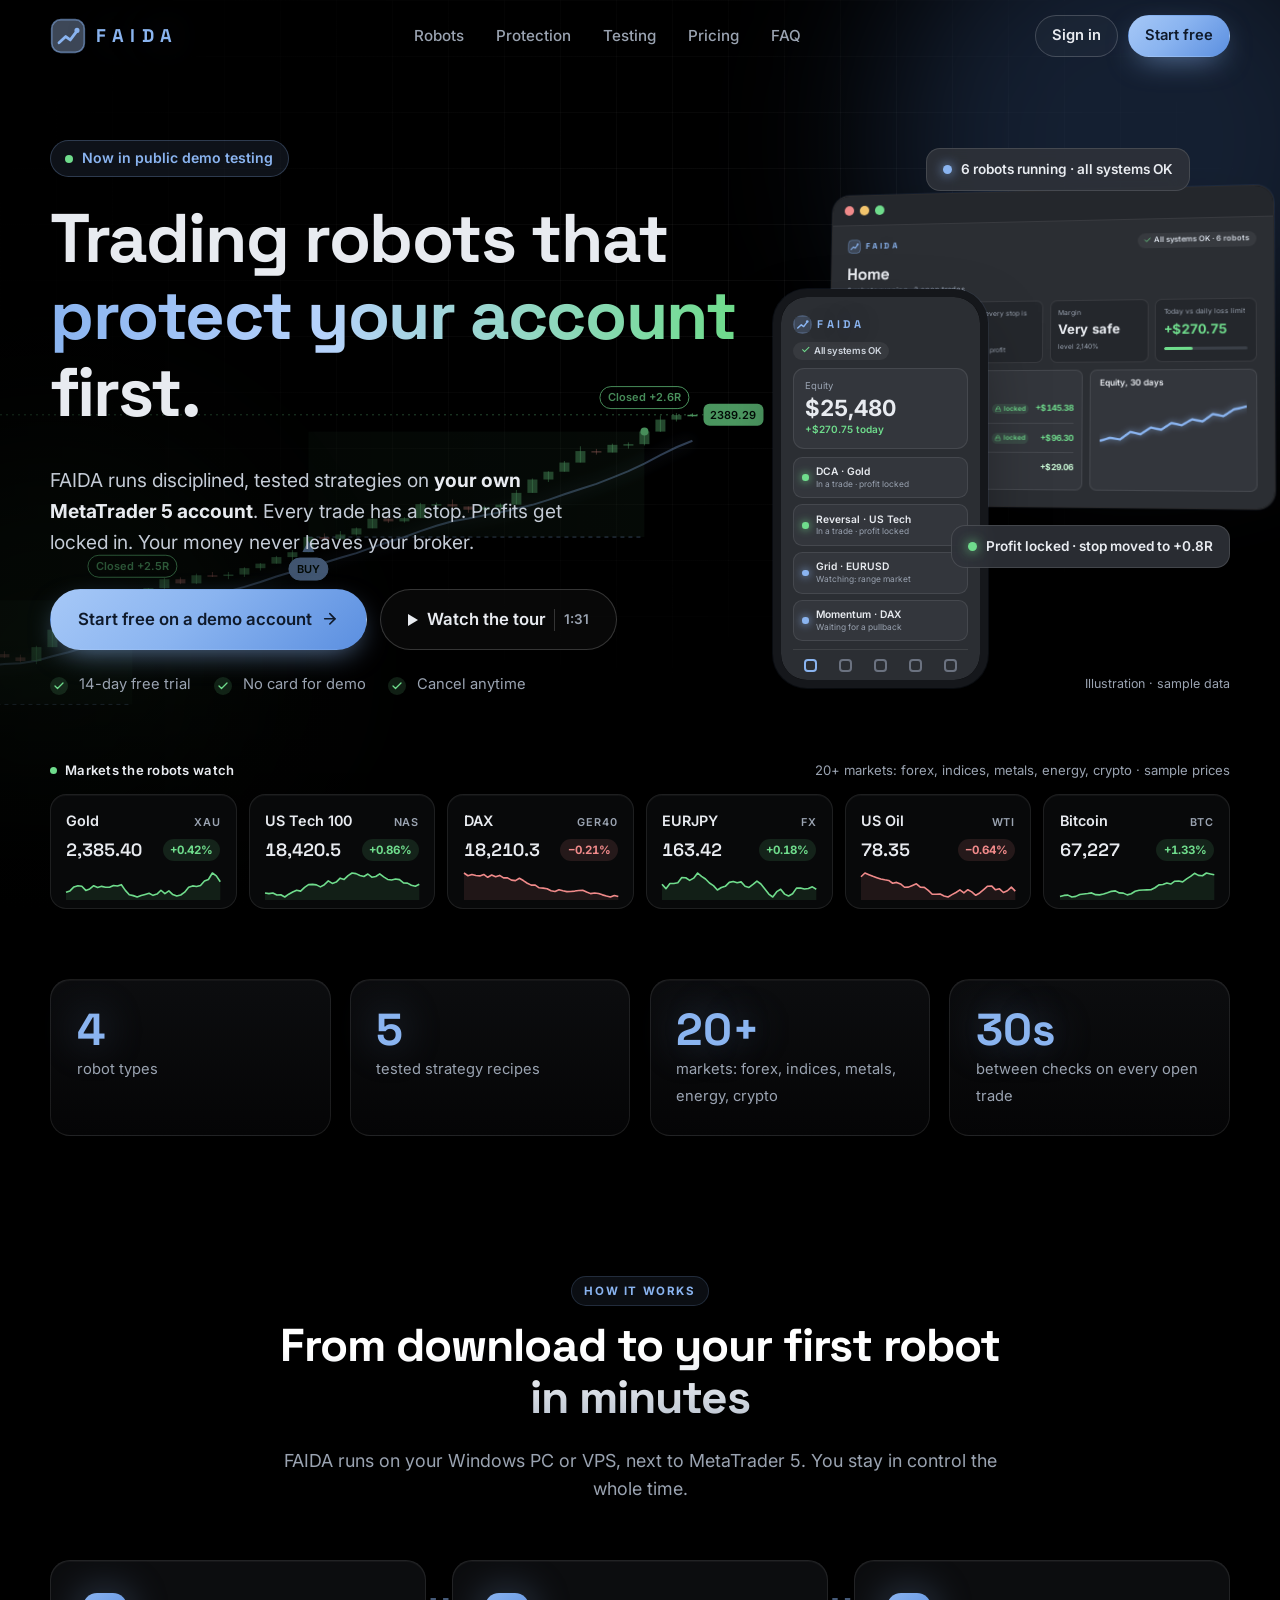
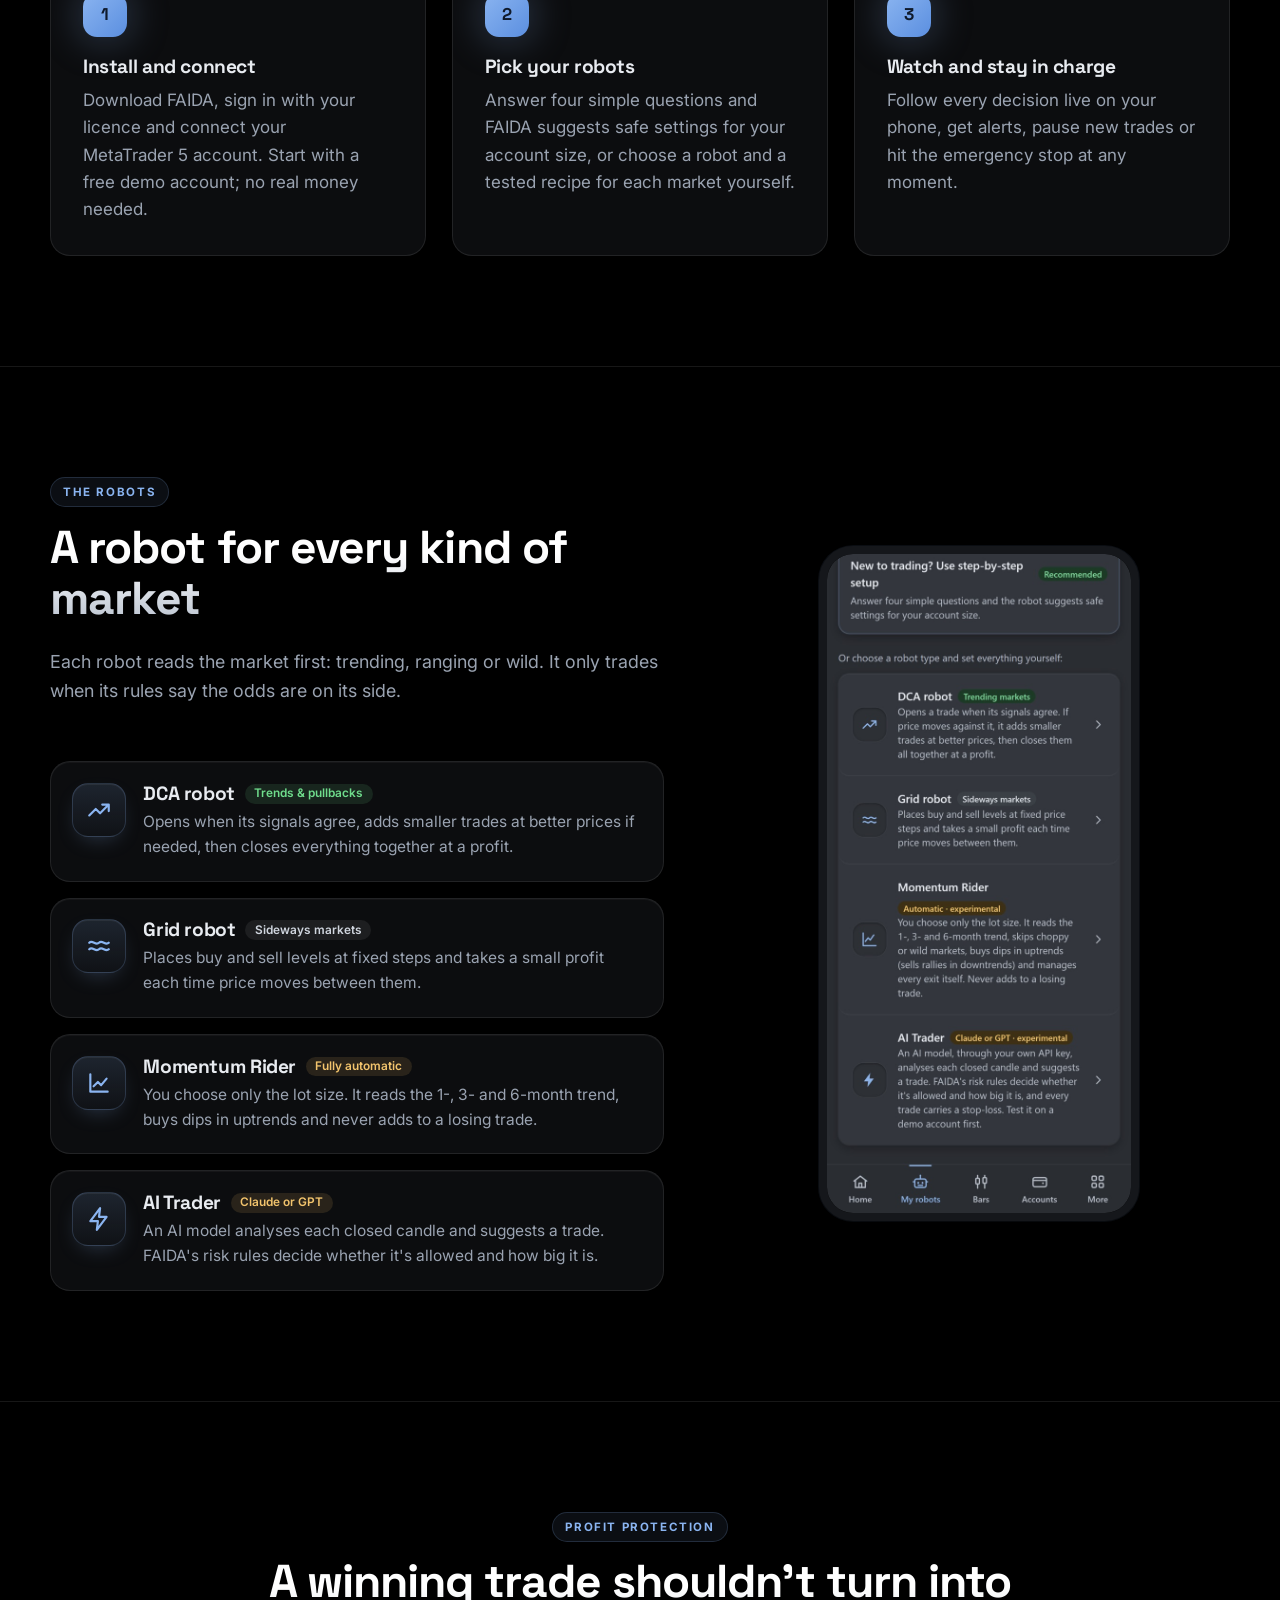
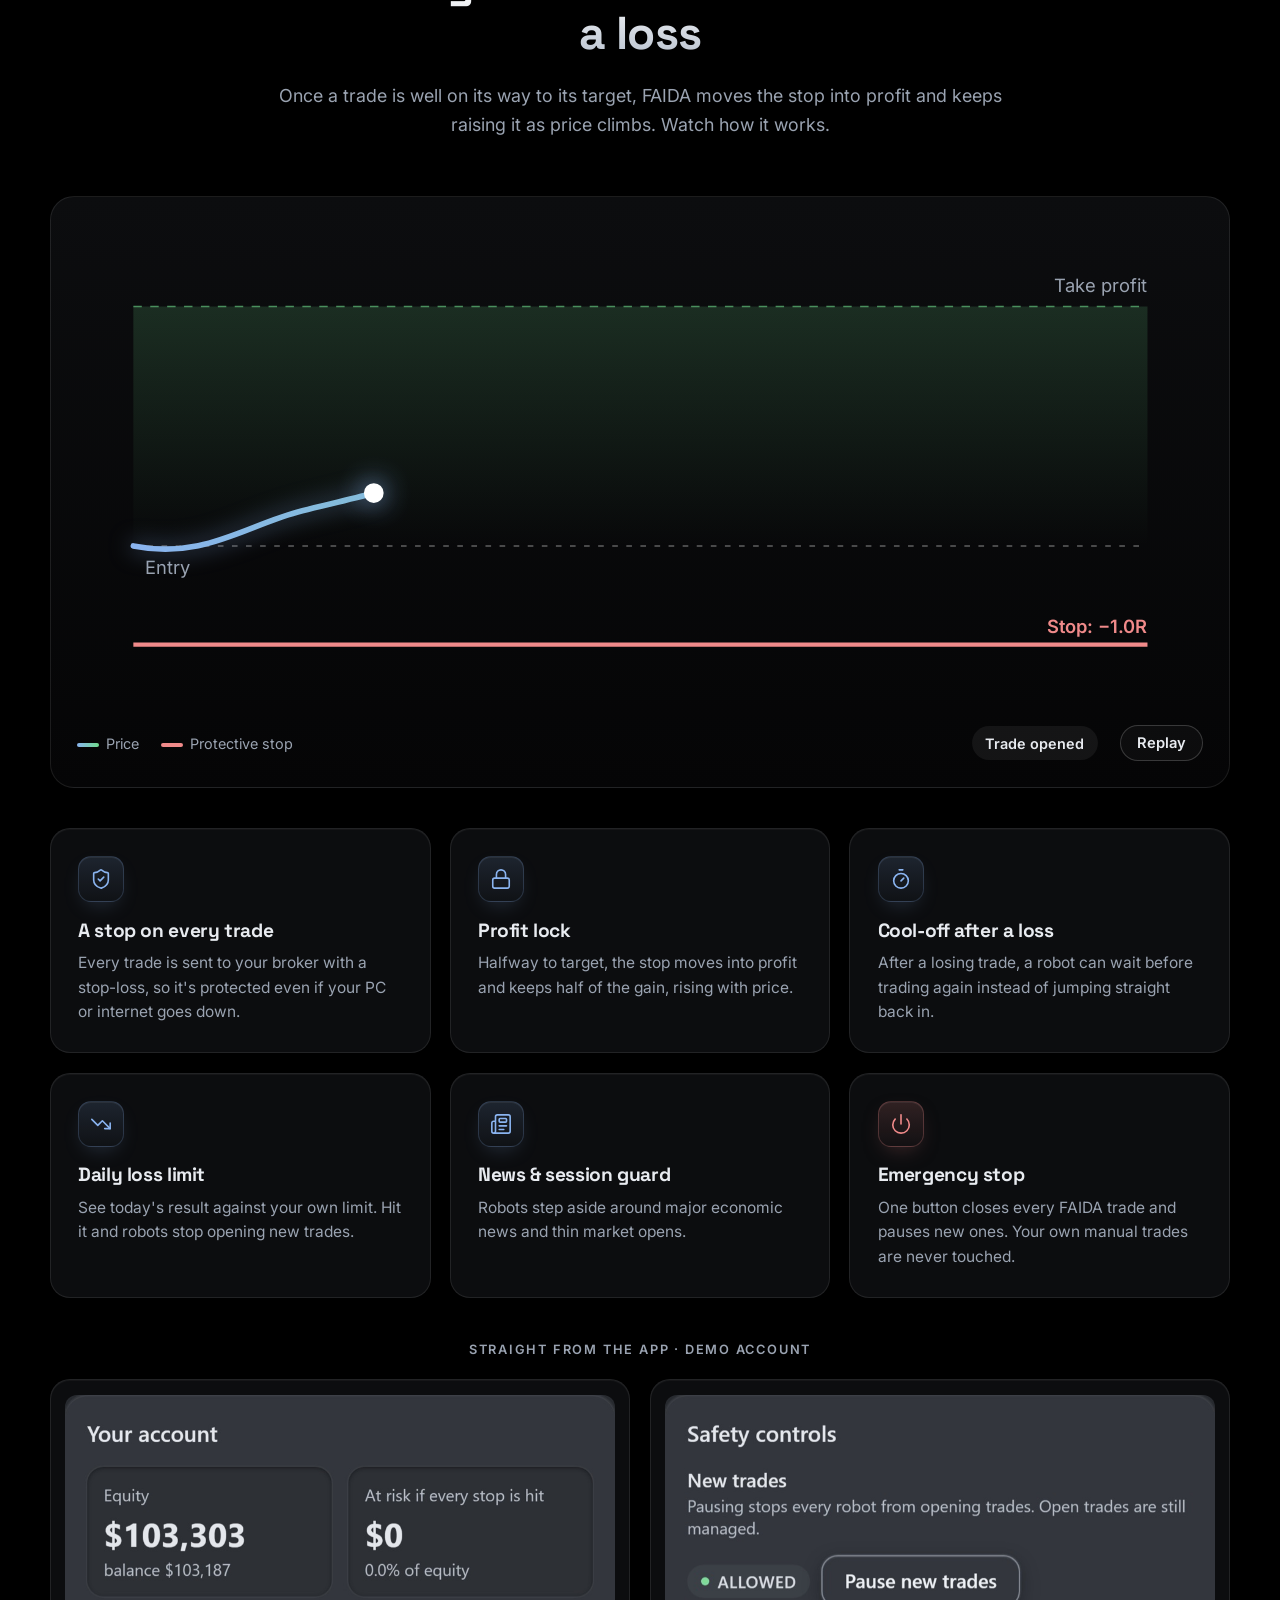
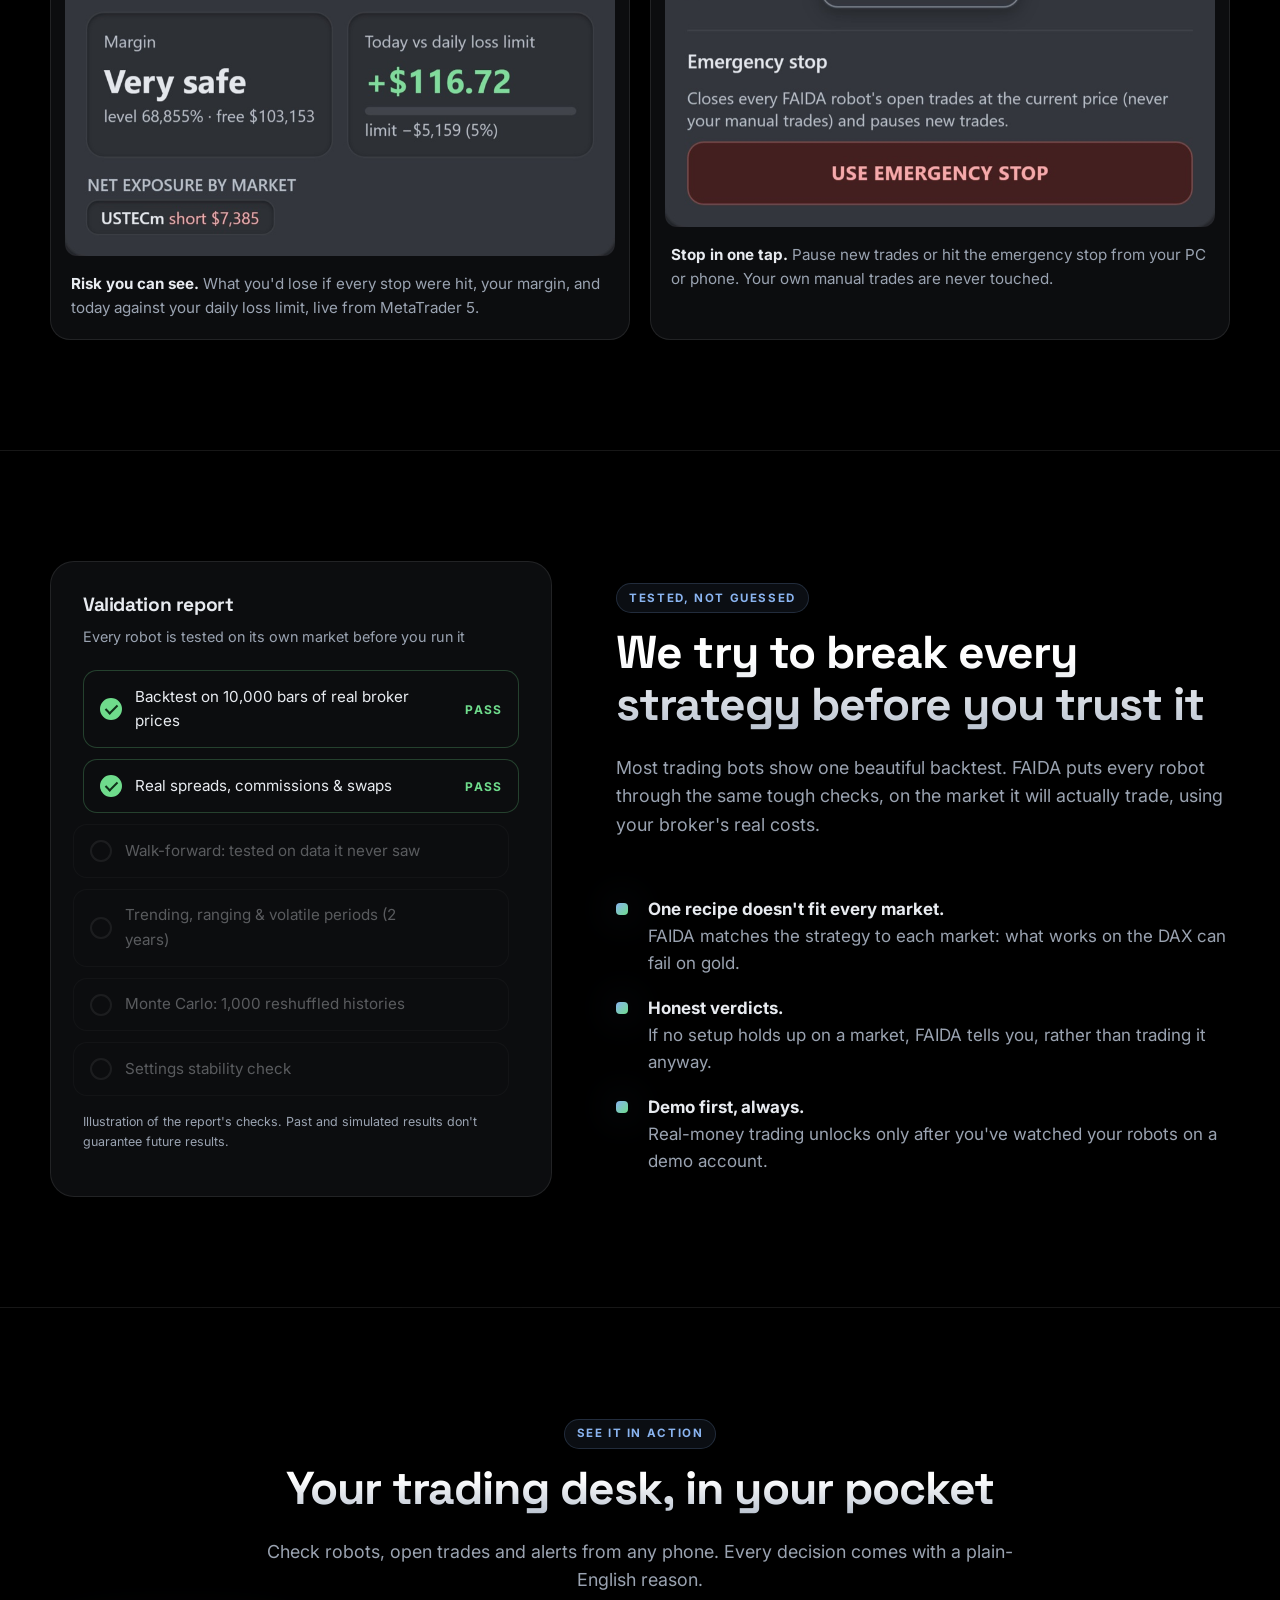
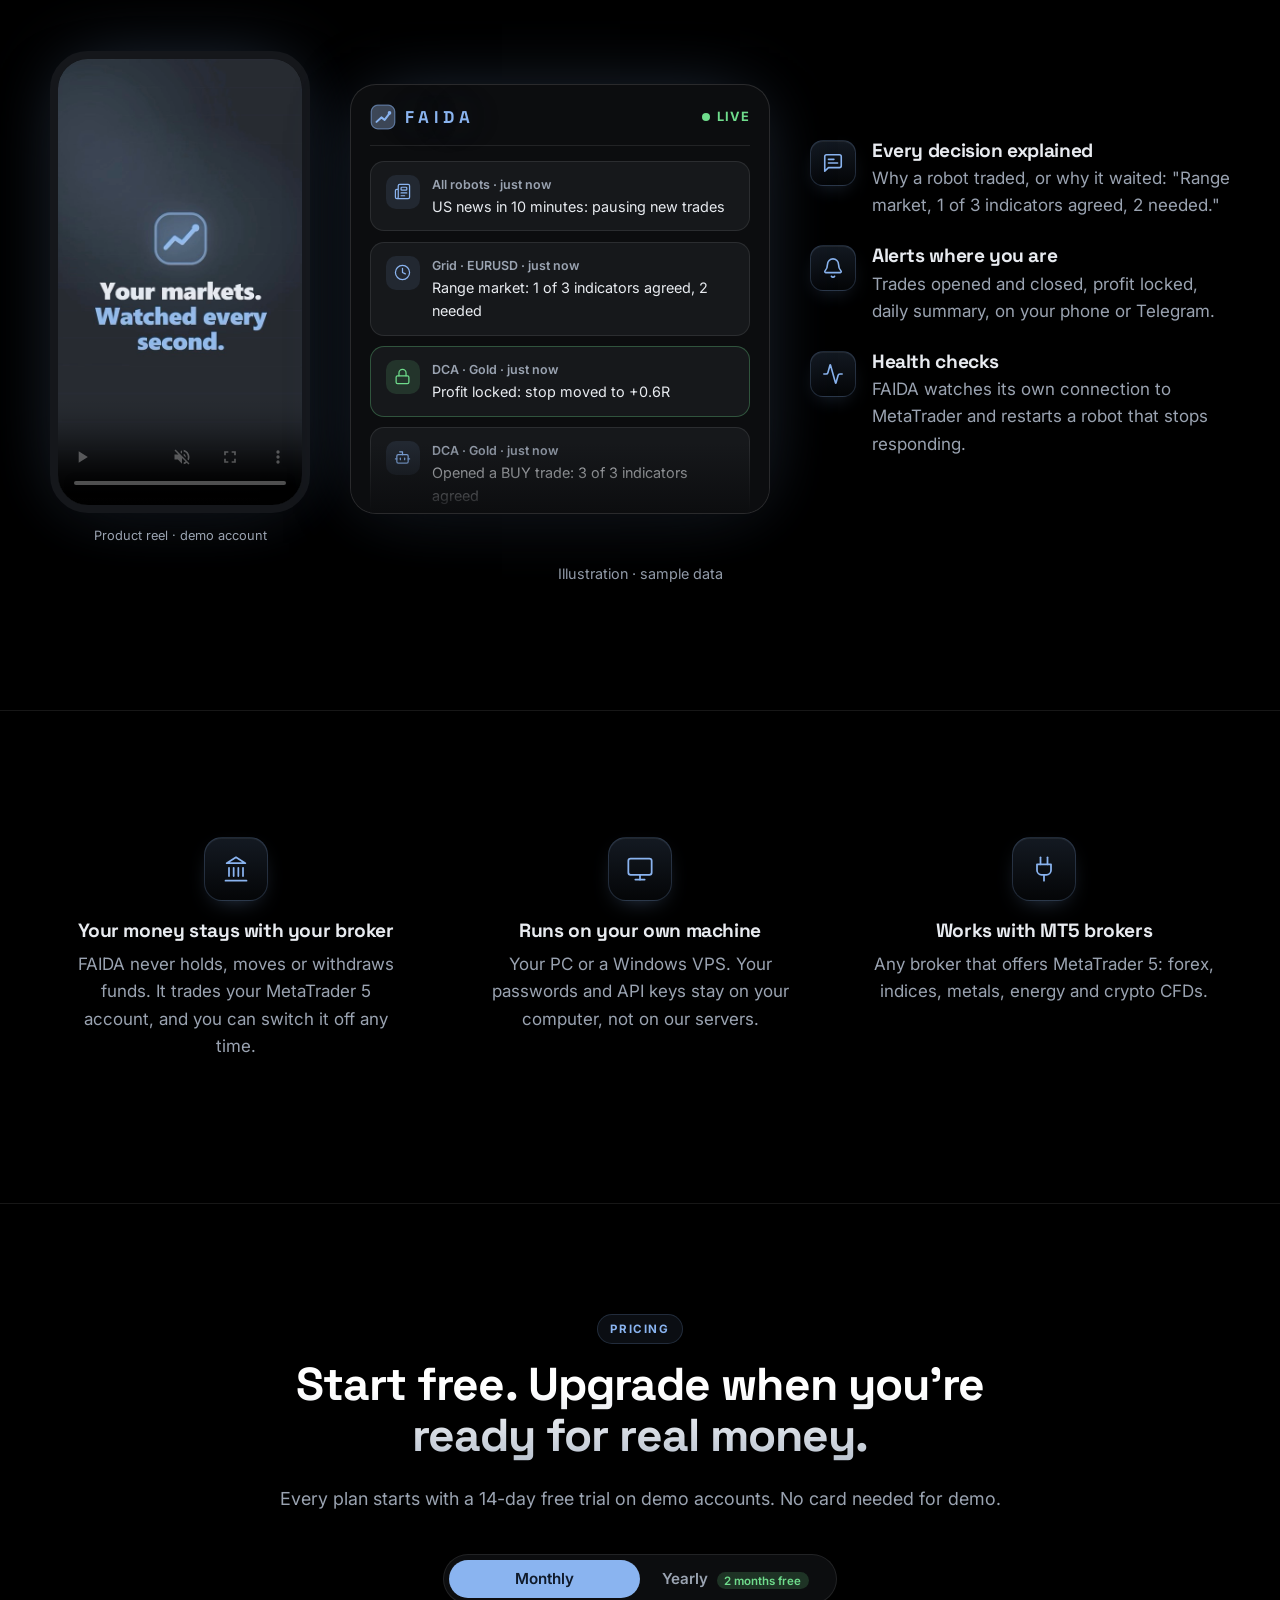
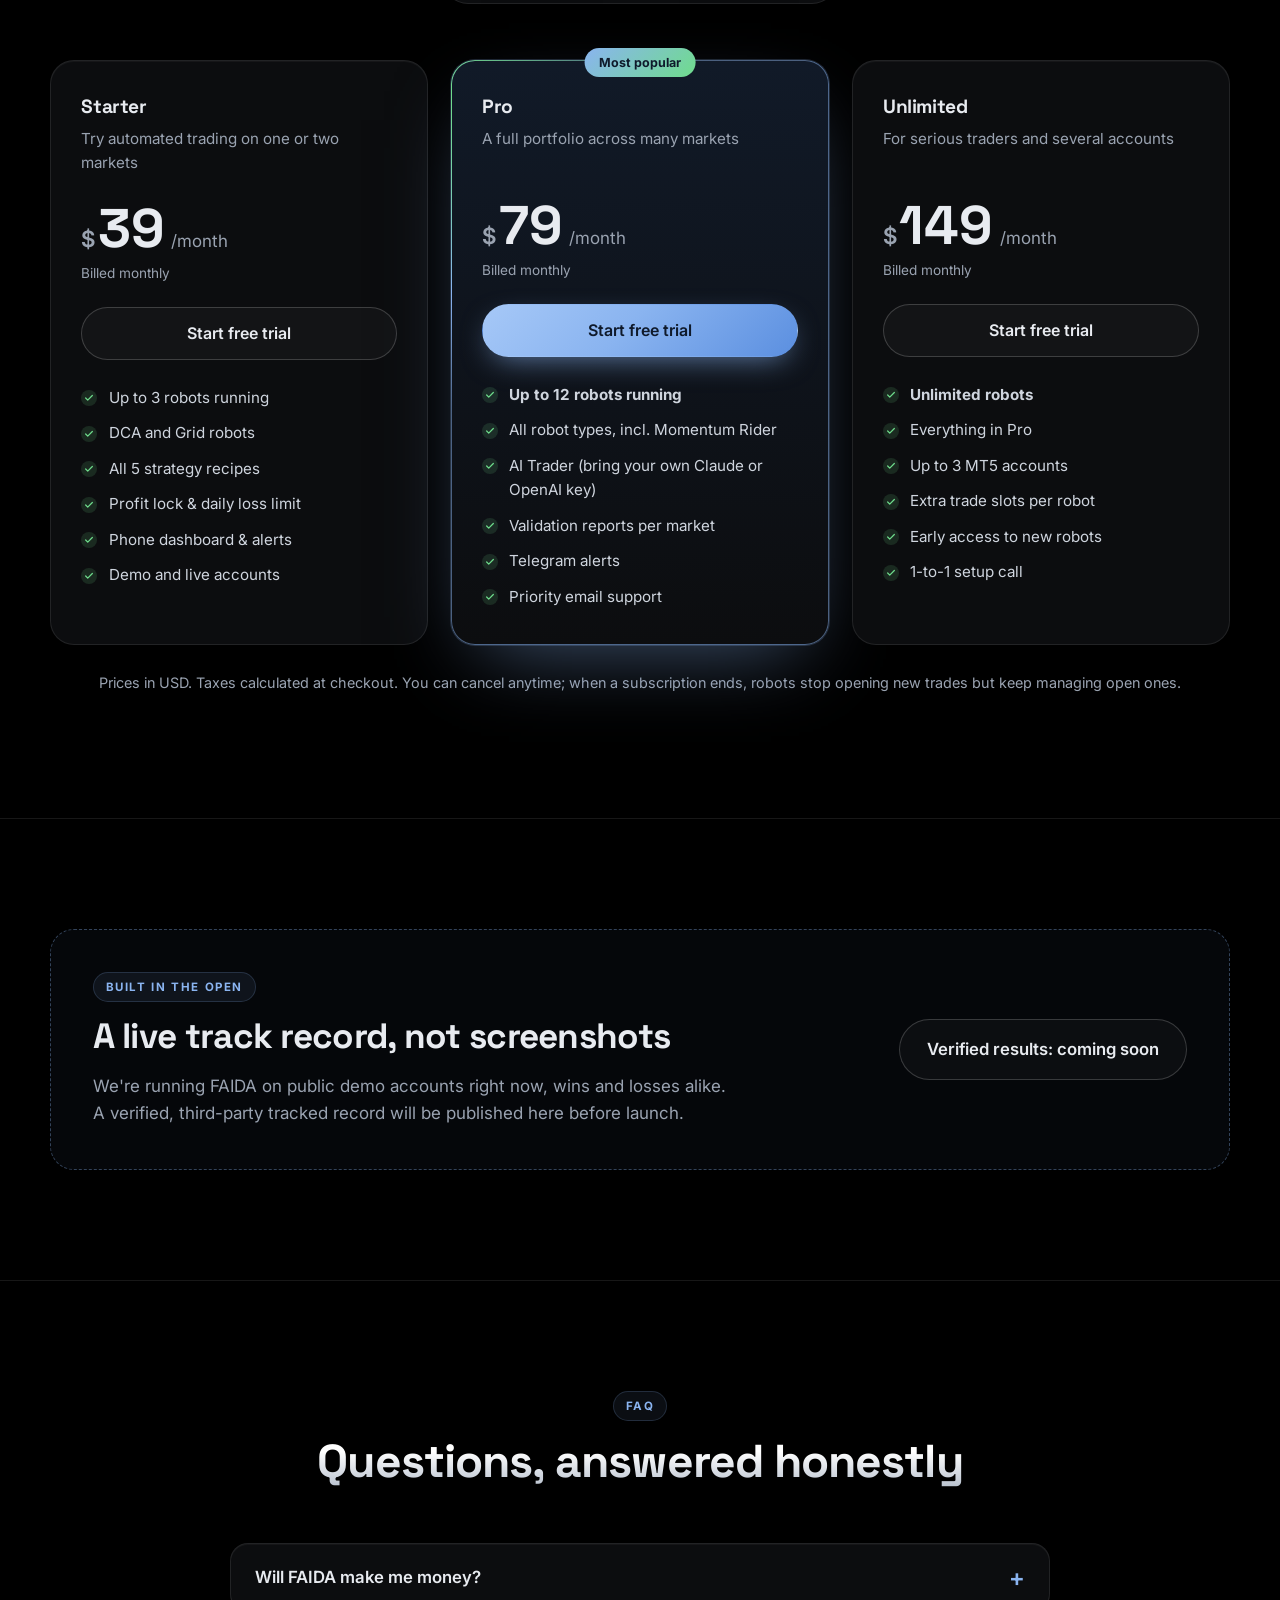
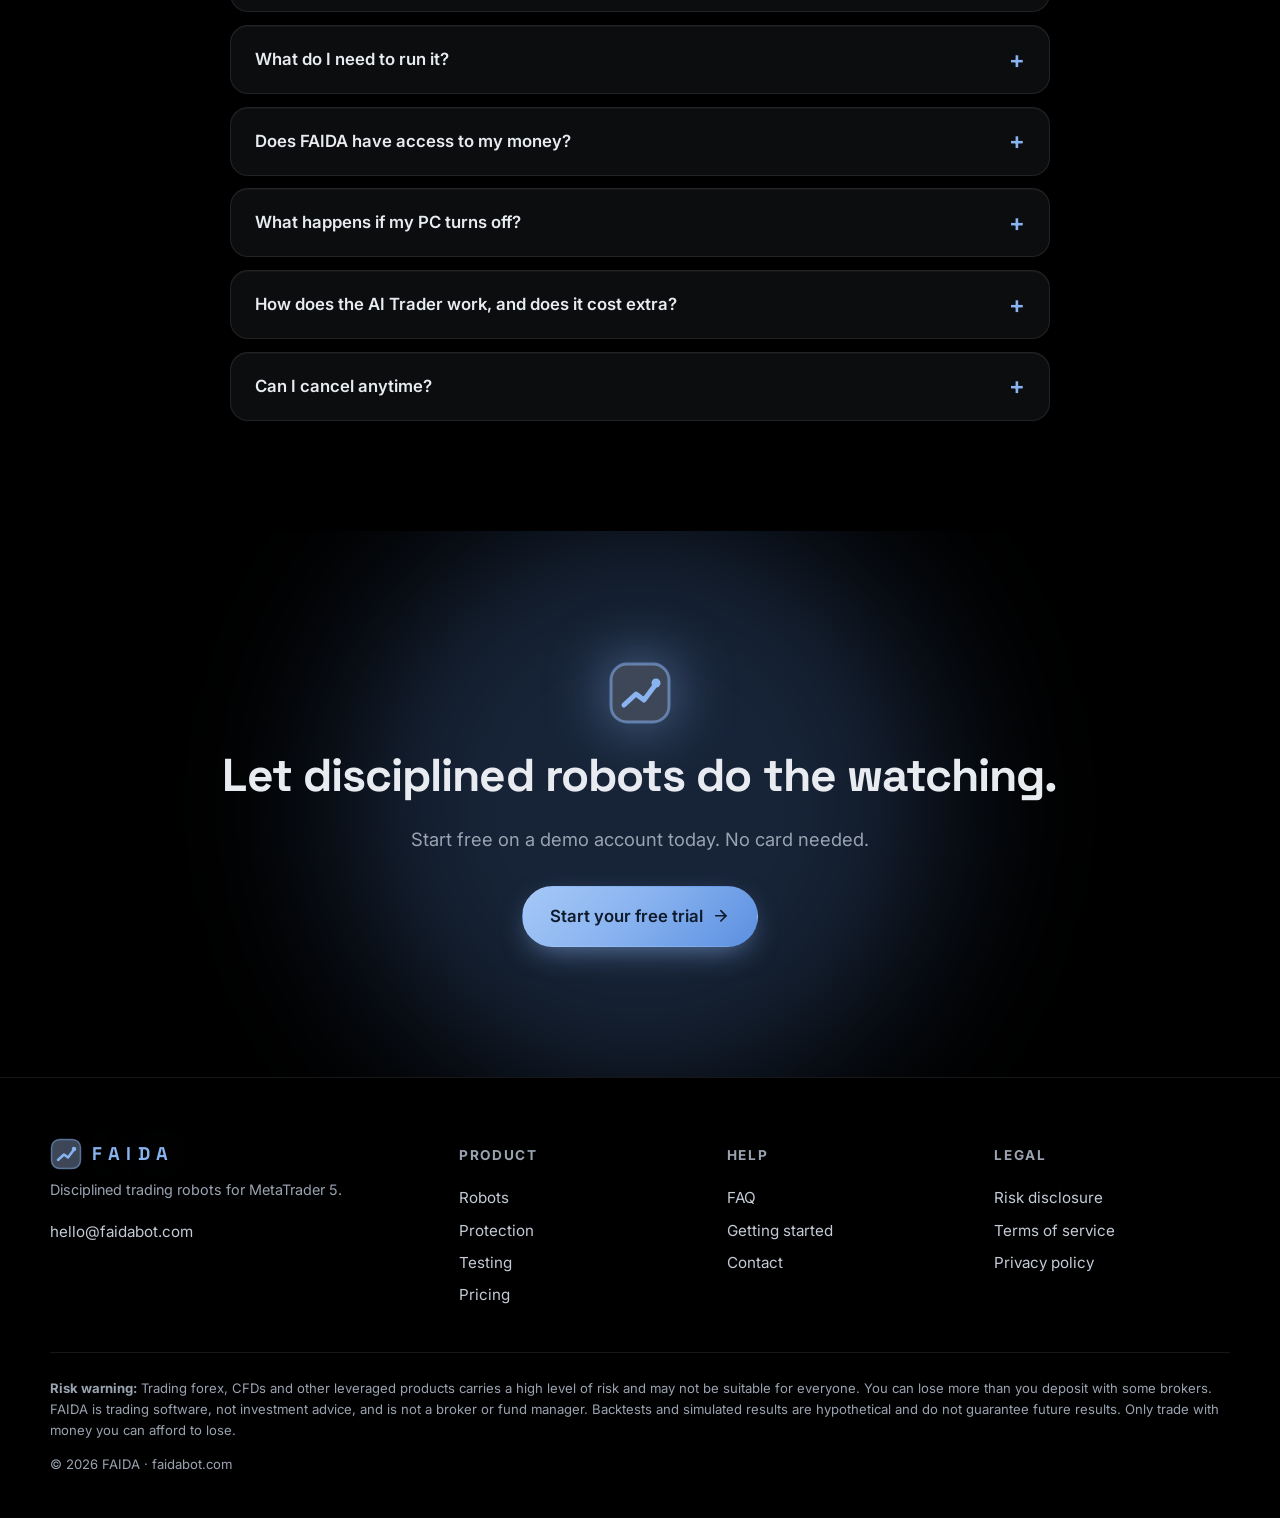
==== commit c31440ce: "Add product tour video, looping reel and real app screens - Hero 'Watch the tour' opens the 91s prod" ====
--- a/index.html
+++ b/index.html
@@ -7,7 +7,12 @@
   <meta name="description" content="FAIDA runs disciplined trading robots on your own MetaTrader 5 account. Tested strategies, profit protection on every trade, and your money never leaves your broker. Start free on a demo account.">
   <meta property="og:title" content="FAIDA · Trading robots that protect your account first">
   <meta property="og:description" content="Disciplined trading robots for MetaTrader 5. Start free on a demo account.">
-  <meta property="og:image" content="assets/logo.svg">
+  <meta property="og:type" content="website">
+  <meta property="og:image" content="https://faidabot.com/assets/media/og-faida.jpg">
+  <meta property="og:image:width" content="1200">
+  <meta property="og:image:height" content="675">
+  <meta name="twitter:card" content="summary_large_image">
+  <meta name="twitter:image" content="https://faidabot.com/assets/media/og-faida.jpg">
   <link rel="icon" href="assets/logo.svg" type="image/svg+xml">
   <link rel="preconnect" href="https://fonts.googleapis.com">
   <link rel="preconnect" href="https://fonts.gstatic.com" crossorigin>
@@ -37,6 +42,7 @@
     <symbol id="i-check-circle" viewBox="0 0 24 24"><circle cx="12" cy="12" r="10"/><path d="m9 12 2 2 4-4"/></symbol>
     <symbol id="i-send" viewBox="0 0 24 24"><path d="M14.54 21.69a.5.5 0 0 0 .94-.03l6.5-19a.5.5 0 0 0-.64-.64l-19 6.5a.5.5 0 0 0-.03.94l7.93 3.18a2 2 0 0 1 1.11 1.11z"/><path d="m21.85 2.15-10.94 10.93"/></symbol>
     <symbol id="i-check" viewBox="0 0 24 24"><path d="M20 6 9 17l-5-5"/></symbol>
+    <symbol id="i-x" viewBox="0 0 24 24"><path d="M18 6 6 18"/><path d="m6 6 12 12"/></symbol>
     <symbol id="i-arrow" viewBox="0 0 24 24"><path d="M5 12h14"/><path d="m12 5 7 7-7 7"/></symbol>
   </svg>
 
@@ -82,7 +88,7 @@
           <p class="lead reveal">FAIDA runs disciplined, tested strategies on <strong>your own MetaTrader&nbsp;5 account</strong>. Every trade has a stop. Profits get locked in. Your money never leaves your broker.</p>
           <div class="hero__actions reveal">
             <a href="#pricing" class="btn btn--primary btn--lg magnetic">Start free on a demo account <span class="arrow"><svg class="i"><use href="#i-arrow"/></svg></span></a>
-            <a href="#see-it" class="btn btn--ghost btn--lg"><span class="play"></span> See it work</a>
+            <a href="assets/media/faida-tour.mp4" class="btn btn--ghost btn--lg" data-tour><span class="play"></span> Watch the tour <span class="btn__meta">1:31</span></a>
           </div>
           <ul class="hero__trust reveal">
             <li><span class="tick"><svg class="i"><use href="#i-check"/></svg></span> 14-day free trial</li>
@@ -256,7 +262,7 @@
         </div>
         <div class="split__visual reveal" data-tilt>
           <div class="device device--phone device--tall">
-            <img src="assets/app-robot-types.png" alt="Choosing a robot type in FAIDA" loading="lazy">
+            <img src="assets/media/app-robot-types.jpg" width="640" height="1387" alt="Choosing a robot type in FAIDA: DCA, Grid, Momentum Rider and AI Trader" loading="lazy">
           </div>
         </div>
       </div>
@@ -303,6 +309,18 @@
           <div class="card reveal"><div class="card__icon"><svg class="i"><use href="#i-news"/></svg></div><h3>News &amp; session guard</h3><p>Robots step aside around major economic news and thin market opens.</p></div>
           <div class="card reveal card--danger"><div class="card__icon"><svg class="i"><use href="#i-power"/></svg></div><h3>Emergency stop</h3><p>One button closes every FAIDA trade and pauses new ones. Your own manual trades are never touched.</p></div>
         </div>
+
+        <div class="proof">
+          <p class="proof__label reveal">Straight from the app · demo account</p>
+          <figure class="proof__item reveal">
+            <img src="assets/media/account-risk.jpg" width="900" height="755" loading="lazy" alt="FAIDA account panel: equity, money at risk if every stop is hit, margin level and today's result against the daily loss limit">
+            <figcaption><strong>Risk you can see.</strong> What you'd lose if every stop were hit, your margin, and today against your daily loss limit, live from MetaTrader&nbsp;5.</figcaption>
+          </figure>
+          <figure class="proof__item reveal">
+            <img src="assets/media/safety-controls.jpg" width="900" height="707" loading="lazy" alt="FAIDA safety controls: pause new trades, and the emergency stop button">
+            <figcaption><strong>Stop in one tap.</strong> Pause new trades or hit the emergency stop from your PC or phone. Your own manual trades are never touched.</figcaption>
+          </figure>
+        </div>
       </div>
     </section>
 
@@ -348,6 +366,14 @@
           <p>Check robots, open trades and alerts from any phone. Every decision comes with a plain-English reason.</p>
         </div>
         <div class="feed-wrap reveal">
+          <figure class="reel">
+            <div class="reel__phone">
+              <video class="reel__video" muted loop playsinline preload="none" poster="assets/media/faida-reel-poster.jpg" aria-label="Short product reel: robots, strategies, pause or stop in one tap, news pauses">
+                <source src="assets/media/faida-reel.mp4" type="video/mp4">
+              </video>
+            </div>
+            <figcaption>Product reel · demo account</figcaption>
+          </figure>
           <div class="feed" role="img" aria-label="Illustration: a live feed of robot decisions, each with a plain-English reason">
             <div class="feed__head"><span class="mk-brand"><img src="assets/logo.svg" alt=""> FAIDA</span><span class="feed__live"><i></i> Live</span></div>
             <ul class="feed__list" aria-hidden="true"></ul>
@@ -487,6 +513,17 @@
     </div>
   </footer>
 
+  <div class="tour" role="dialog" aria-modal="true" aria-label="FAIDA product tour" hidden>
+    <div class="tour__backdrop" data-close></div>
+    <div class="tour__box">
+      <button class="tour__close" type="button" data-close aria-label="Close the tour"><svg class="i"><use href="#i-x"/></svg></button>
+      <video class="tour__video" controls playsinline preload="none" poster="assets/media/faida-tour-poster.jpg">
+        <source src="assets/media/faida-tour.mp4" type="video/mp4">
+      </video>
+      <p class="tour__note">Product tour · 1:31 · screens show a demo account</p>
+    </div>
+  </div>
+
   <div class="toast" role="status" aria-live="polite" hidden></div>
   <script src="script.js" defer></script>
 </body>
--- a/styles.css
+++ b/styles.css
@@ -26,6 +26,7 @@
   font-size: 17px; line-height: 1.6; -webkit-font-smoothing: antialiased; overflow-x: hidden;
 }
 img, video { max-width: 100%; display: block; }
+img { height: auto; } /* keep proportions when width/height attributes are set */
 a { color: var(--blue); text-decoration: none; }
 h1, h2, h3 { font-family: var(--display); line-height: 1.12; margin: 0 0 .5em; letter-spacing: -.02em; }
 h1 { font-size: clamp(2.4rem, 5.4vw, 4.3rem); }
@@ -403,6 +404,9 @@
 .hero__visual.reveal.is-in { transform: none; }
 
 /* ---------- responsive ---------- */
+@media (min-width: 1021px) and (max-width: 1240px) {
+  .device--laptop { right: 0; width: 92%; }
+}
 @media (max-width: 1020px) {
   .hero__inner, .split, .split--reverse { grid-template-columns: 1fr; }
   .hero__visual { height: 460px; max-width: 620px; margin-inline: auto; width: 100%; }
@@ -428,12 +432,18 @@
   .hero__visual { height: 360px; }
   .device--laptop { right: -20px; top: 20px; }
   .device--phone { width: 140px; border-width: 6px; border-radius: 24px; }
+  .device--phone.device--tall { width: min(300px, 82%); border-width: 8px; border-radius: 34px; }
   .chip { font-size: .74rem; padding: .45rem .7rem; }
   .chip--2 { right: 0; }
   .chip--1 { bottom: 70px; }
   .cards3, .plans { grid-template-columns: 1fr; }
   .section { padding: 80px 0; }
   .lock-demo { padding: 1rem; }
+  .ld-label, .ld-stop-label { font-size: 28px; }
+  .ld-price { stroke-width: 7; }
+  .ld-stop { stroke-width: 5; }
+  .ld-target, .ld-entry { stroke-width: 2; }
+  .ld-dot { r: 12px; }
   .lock-demo__status { margin-left: 0; }
   .rotator__word { white-space: normal; }
   .billing__opt { padding: .55rem .9rem; }
@@ -501,3 +511,53 @@
 .nav.is-scrolled { background: rgba(0,0,0,.6); backdrop-filter: blur(16px) saturate(140%); -webkit-backdrop-filter: blur(16px) saturate(140%); }
 
 @media (prefers-reduced-motion: reduce) { .card__icon, .feed-point > span { transition: none; } }
+
+
+/* =====================================================================
+   Media: product tour player, looping reel, real app screens
+   ===================================================================== */
+.btn__meta { font-size: .8em; font-weight: 600; color: var(--muted); padding-left: .55rem; border-left: 1px solid rgba(255,255,255,.18); }
+
+/* tour player */
+.tour { position: fixed; inset: 0; z-index: 80; display: grid; place-items: center; padding: 64px 16px 24px; }
+.tour[hidden] { display: none; }
+.tour__backdrop { position: absolute; inset: 0; background: rgba(0, 0, 0, .85); -webkit-backdrop-filter: blur(10px); backdrop-filter: blur(10px); animation: fadeIn .25s ease; }
+.tour__box { position: relative; width: min(1100px, 100%, calc((100vh - 140px) * 16 / 9)); animation: tourIn .35s cubic-bezier(.2, .8, .2, 1); }
+.tour__video { display: block; width: 100%; aspect-ratio: 16 / 9; border-radius: 18px; background: #000; border: 1px solid var(--line); box-shadow: 0 40px 120px -30px rgba(138, 180, 240, .4); }
+.tour__close { position: absolute; top: -52px; right: 0; width: 42px; height: 42px; border-radius: 50%; border: 1px solid rgba(255,255,255,.18); background: var(--surface); color: var(--text); display: grid; place-items: center; cursor: pointer; font-size: 20px; transition: border-color .2s ease, transform .2s ease; }
+.tour__close:hover { border-color: var(--blue); transform: rotate(90deg); }
+.tour__note { margin: .9rem 0 0; text-align: center; color: var(--muted); font-size: .85rem; }
+@keyframes fadeIn { from { opacity: 0; } }
+@keyframes tourIn { from { opacity: 0; transform: translateY(16px) scale(.97); } }
+body.is-locked { overflow: hidden; }
+
+/* looping reel in a phone frame */
+.feed-wrap { grid-template-columns: auto 1fr 1fr; max-width: 1180px; gap: 2.5rem; }
+.reel { margin: 0; display: grid; justify-items: center; gap: .8rem; }
+.reel__phone { width: 260px; aspect-ratio: 9 / 16; border-radius: 38px; border: 8px solid #15171b; background: #000; overflow: hidden; box-shadow: var(--shadow), 0 0 80px -20px rgba(138, 180, 240, .35), inset 0 0 0 1px rgba(255,255,255,.06); }
+.reel__video { display: block; width: 100%; height: 100%; object-fit: cover; }
+.reel figcaption { color: var(--muted); font-size: .8rem; }
+
+/* real app screens */
+.proof { display: grid; grid-template-columns: 1fr 1fr; gap: 1.2rem; margin-top: 2.6rem; }
+.proof__label { grid-column: 1 / -1; margin: 0; color: var(--muted); font-size: .8rem; font-weight: 600; letter-spacing: .14em; text-transform: uppercase; text-align: center; }
+.proof__item { margin: 0; padding: .9rem; border-radius: var(--radius); background: var(--surface); border: 1px solid var(--line); box-shadow: inset 0 1px 0 rgba(255,255,255,.04); transition: border-color .3s ease, transform .3s ease; }
+.proof__item:hover { border-color: rgba(138, 180, 240, .35); transform: translateY(-4px); }
+.proof__item img { display: block; width: 100%; height: auto; border-radius: 12px; }
+.proof__item figcaption { padding: 1rem .35rem .25rem; color: var(--muted); font-size: .95rem; }
+.proof__item figcaption strong { color: var(--text); }
+
+@media (max-width: 1020px) {
+  .feed-wrap { grid-template-columns: auto 1fr; }
+  .feed-side { grid-column: 1 / -1; grid-template-columns: repeat(3, 1fr); }
+}
+@media (max-width: 860px) {
+  .proof { grid-template-columns: 1fr; }
+  .feed-side { grid-template-columns: 1fr; }
+}
+@media (max-width: 680px) {
+  .feed-wrap { grid-template-columns: 1fr; }
+  .reel__phone { width: 230px; }
+  .tour { padding-top: 72px; }
+}
+@media (prefers-reduced-motion: reduce) { .tour__backdrop, .tour__box { animation: none; } }
